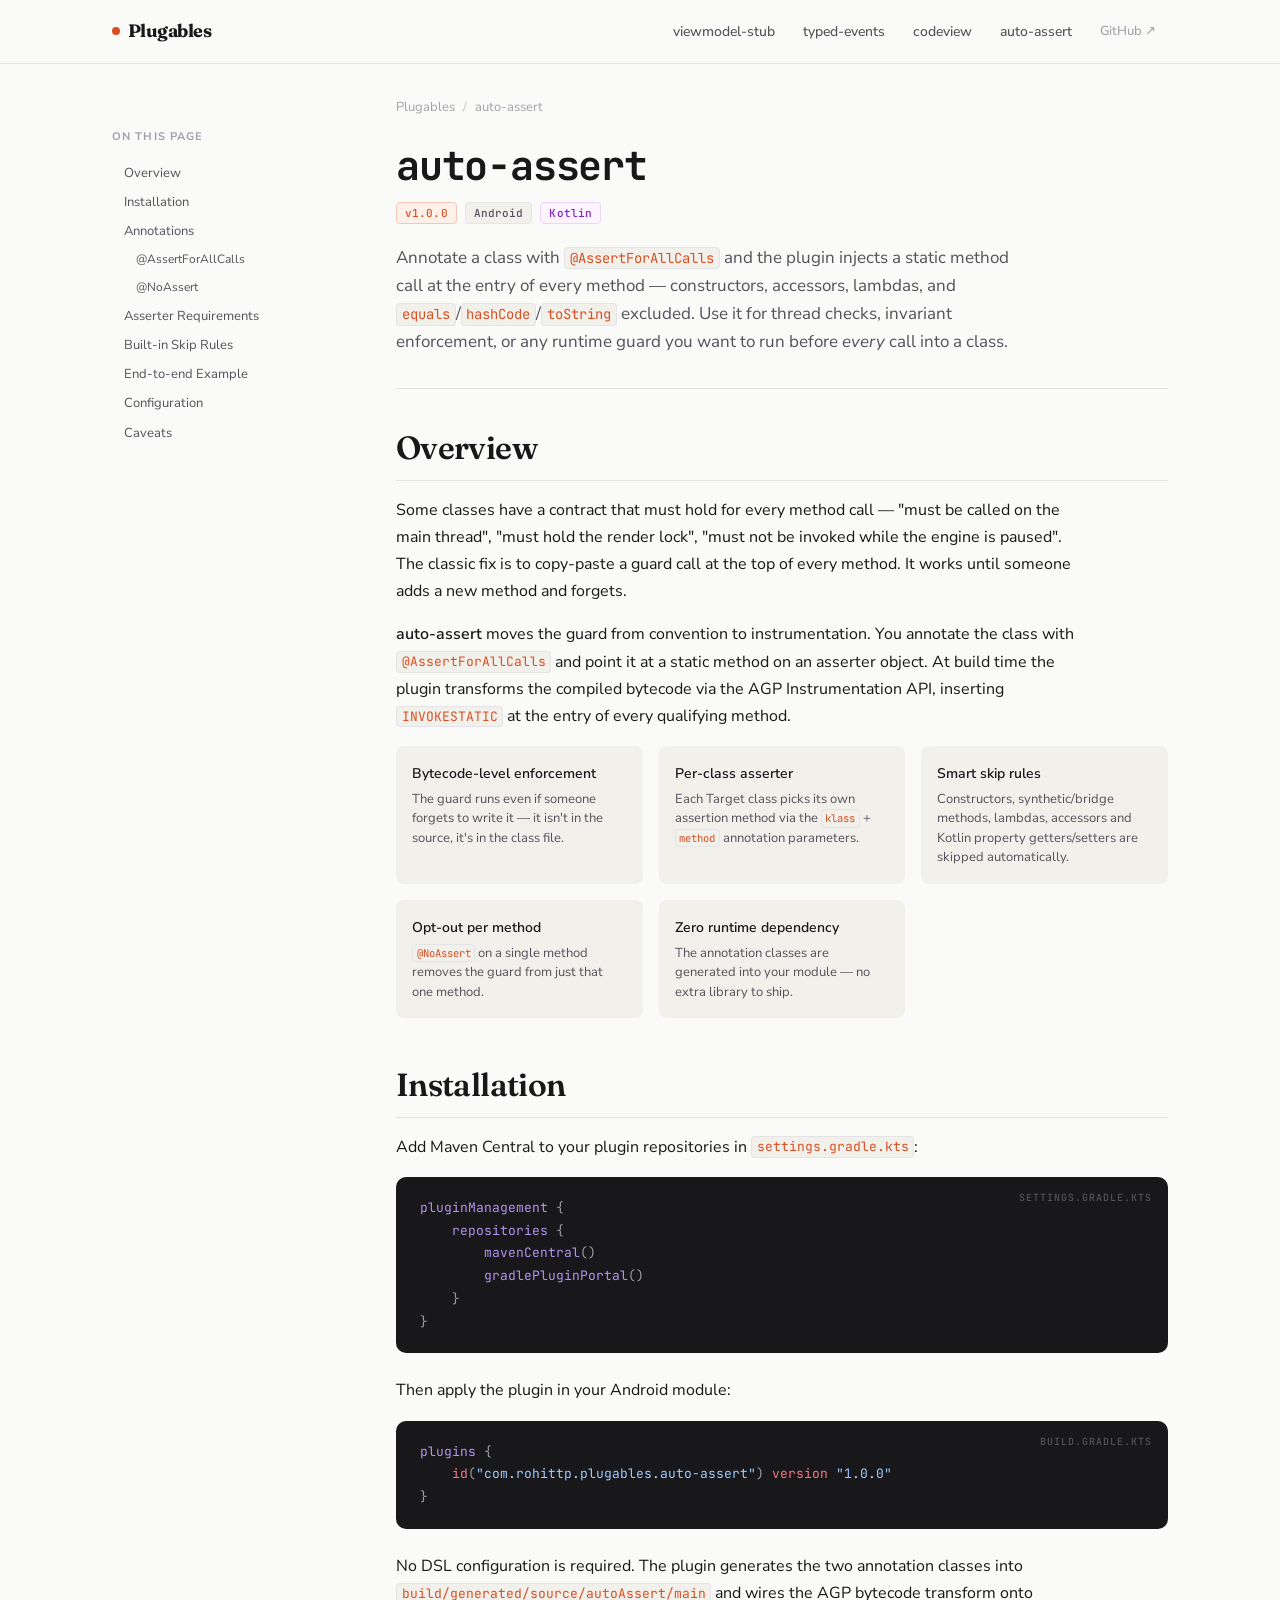
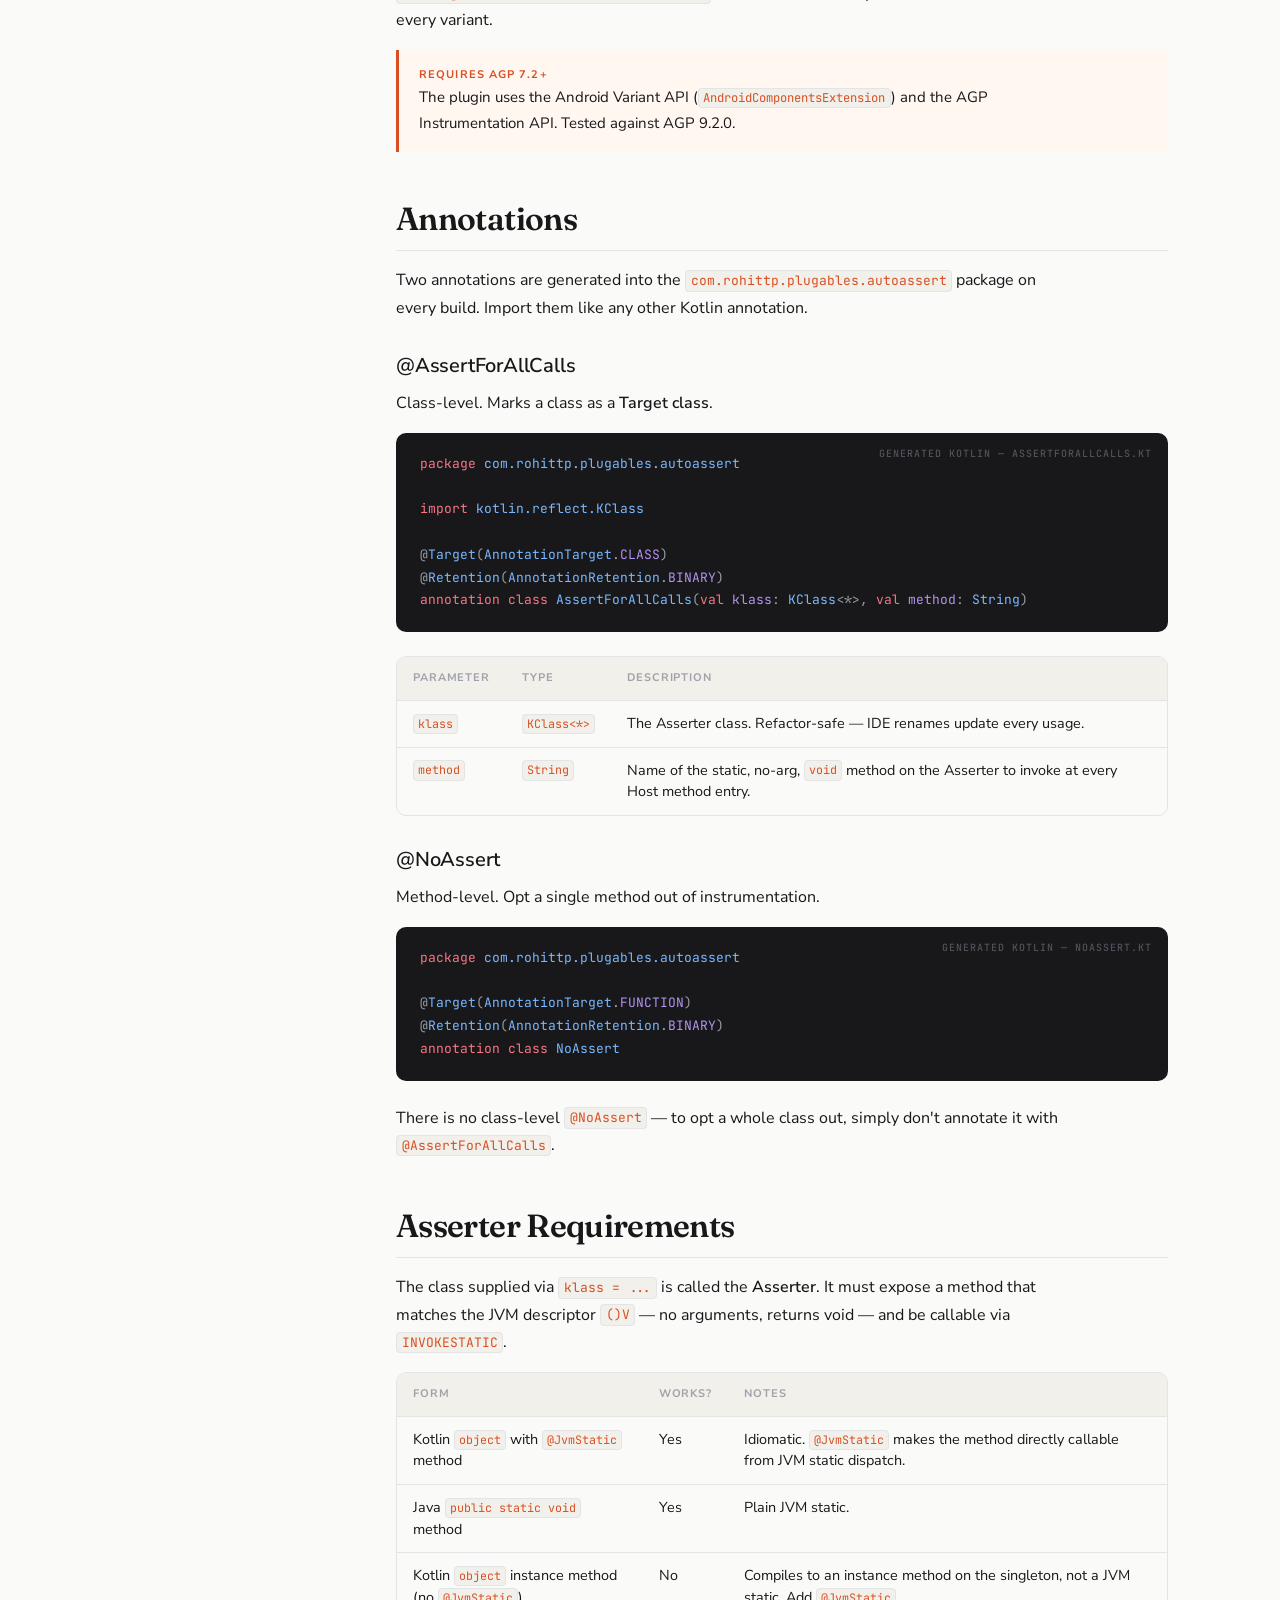
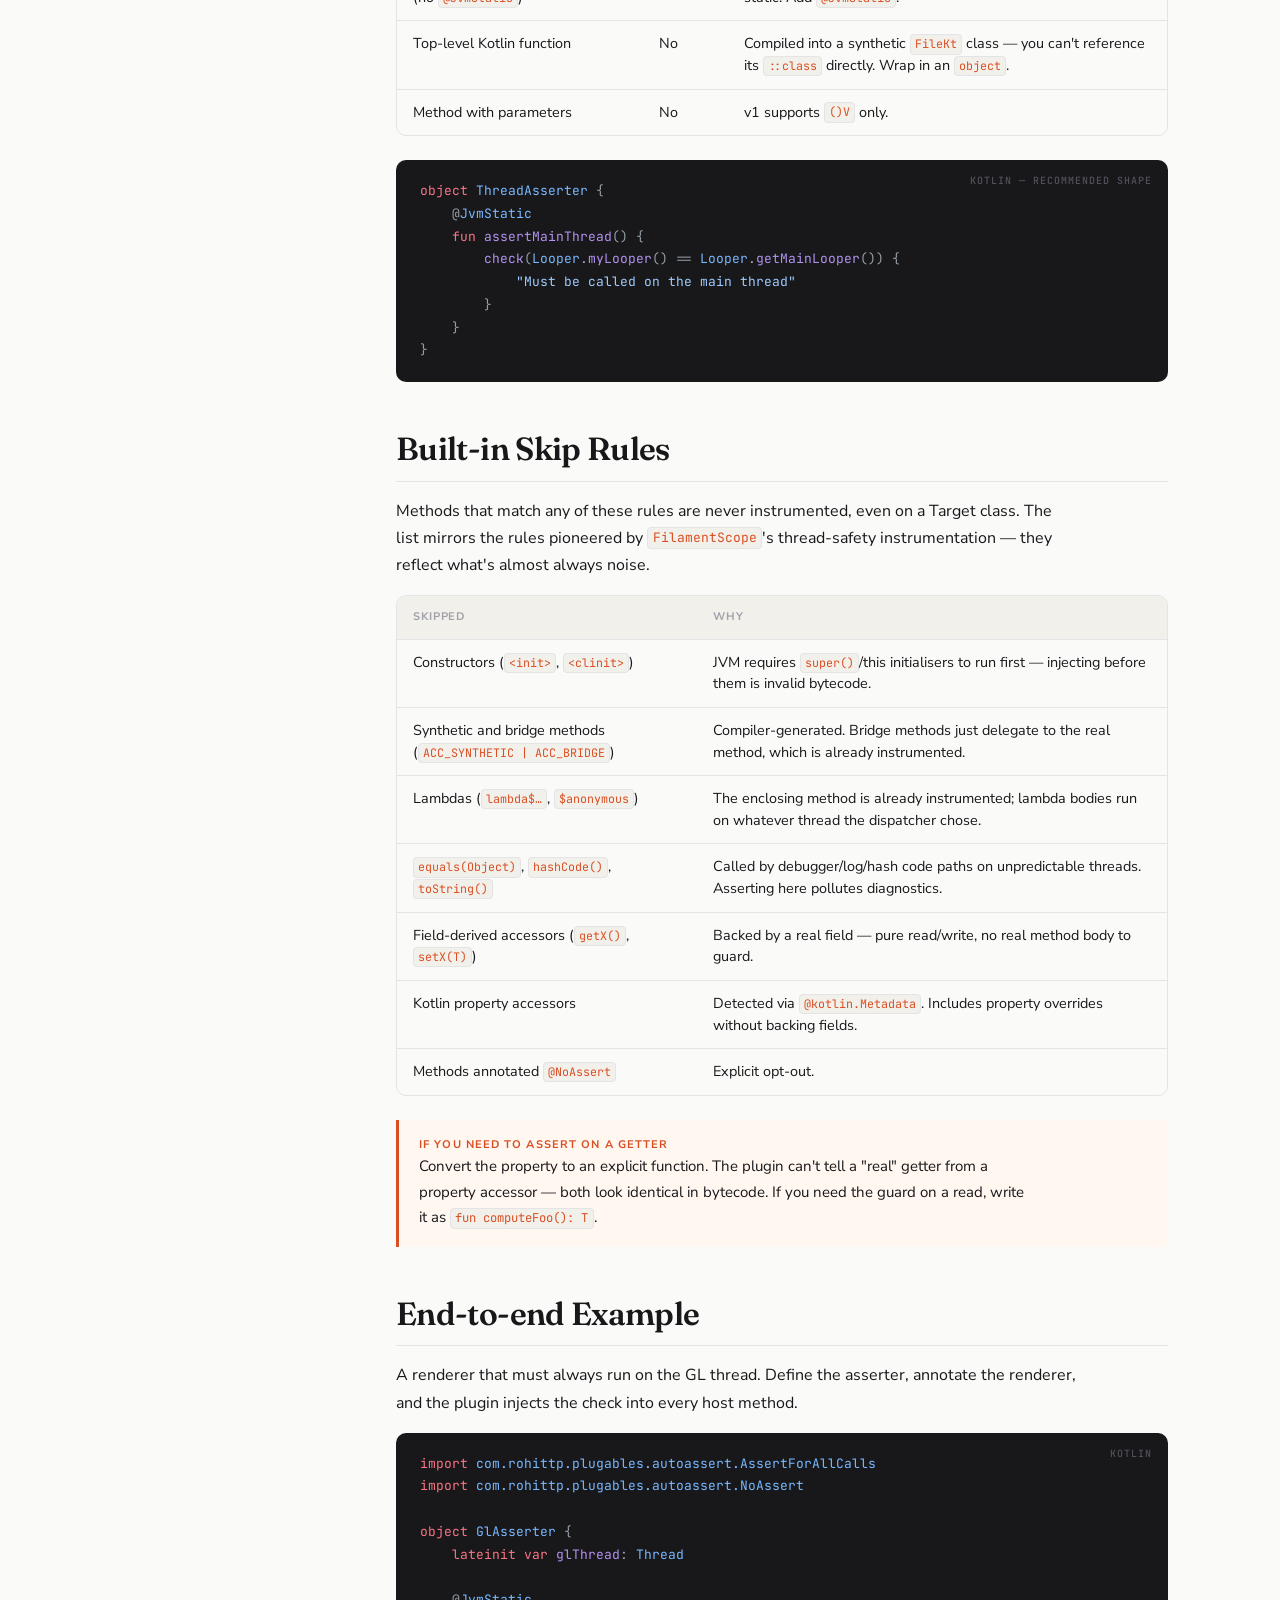
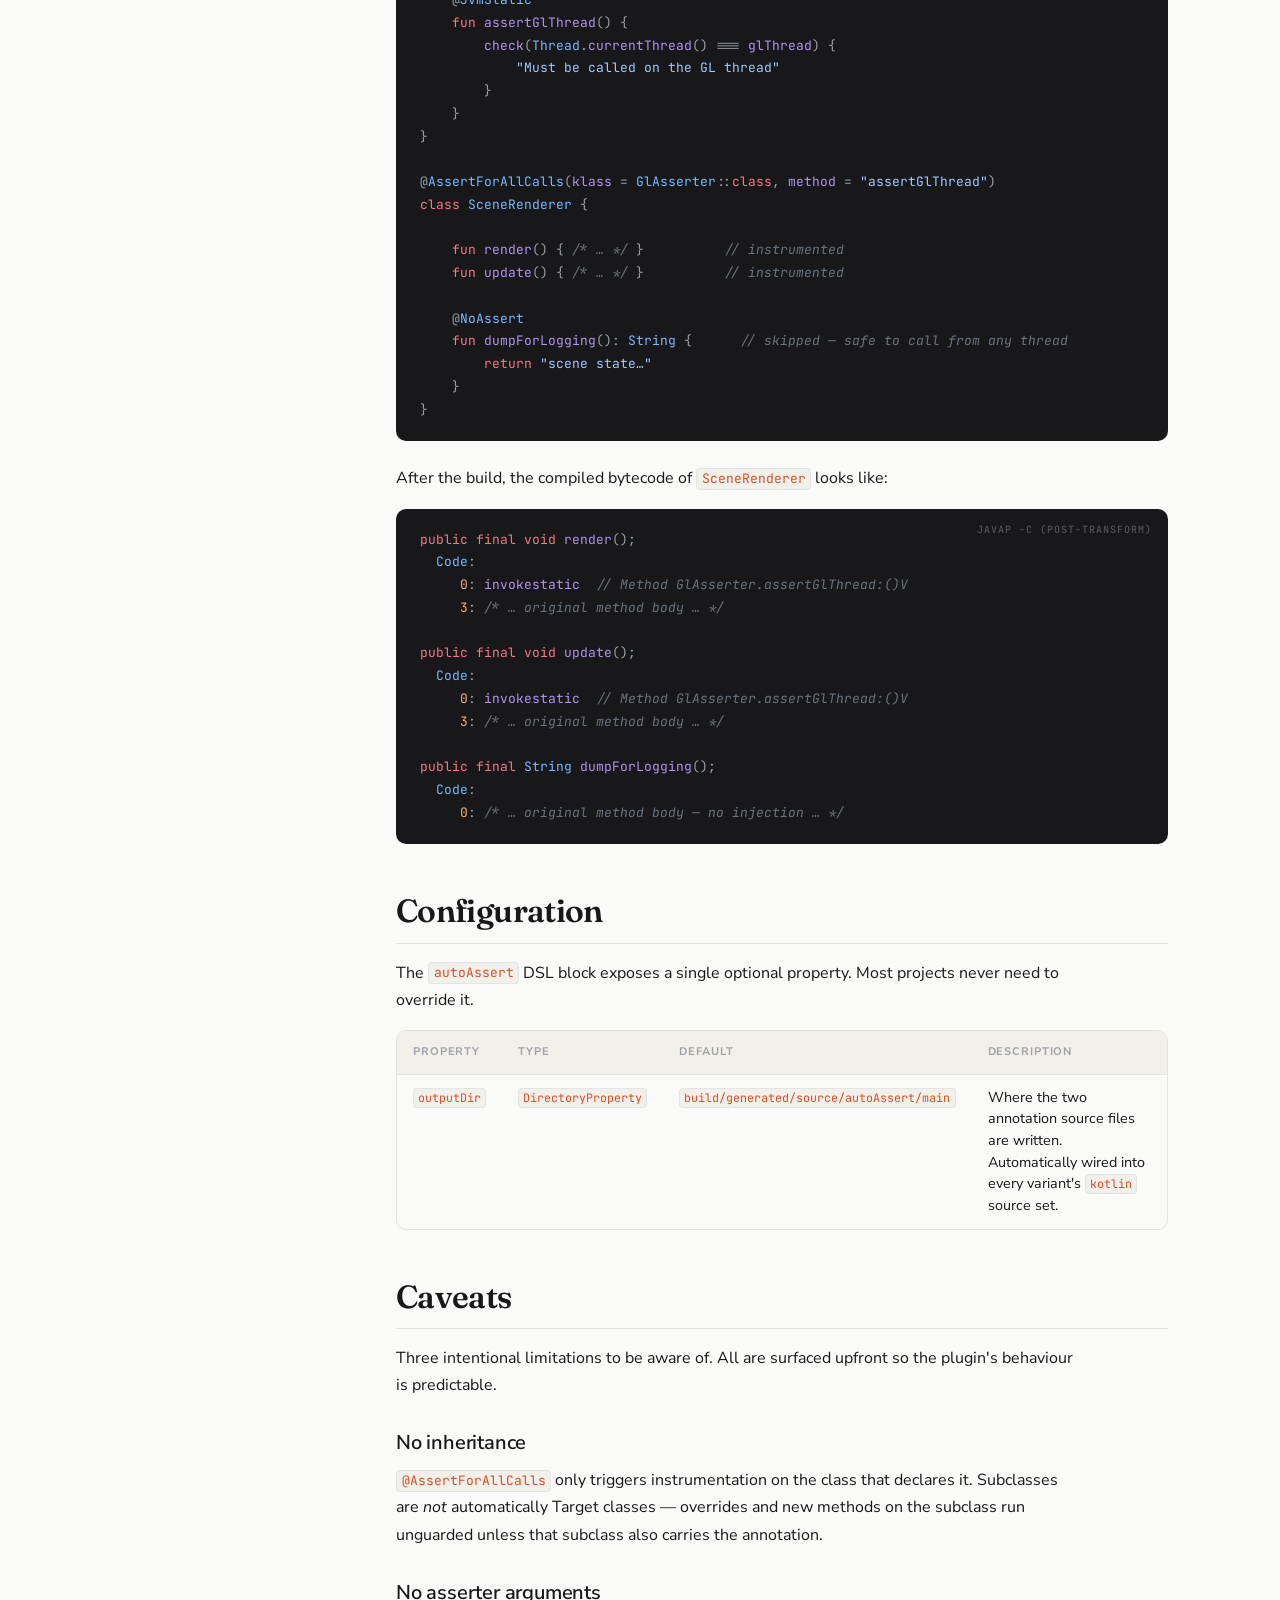
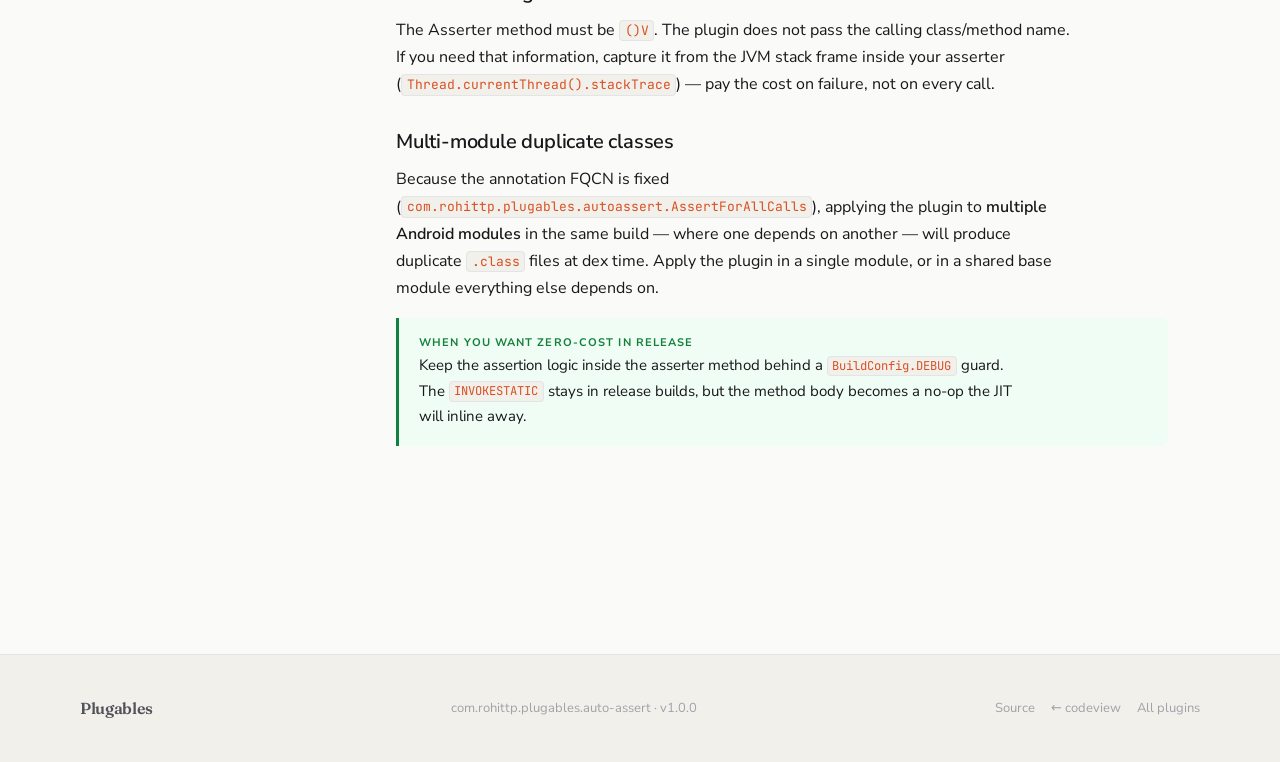
==== docs/auto-assert.html @ 22834b08 "docs: add documentation for auto-assert Gradle plugin - Create `docs/auto-assert.html` containing an" ====
<!DOCTYPE html>
<html lang="en">
<head>
  <meta charset="UTF-8" />
  <meta name="viewport" content="width=device-width, initial-scale=1.0" />
  <title>auto-assert Gradle Plugin — Plugables</title>
  <meta name="description" content="Inject a static assertion call at the entry of every method on annotated Kotlin/Java classes. AGP bytecode instrumentation for thread checks, invariants, and runtime guards." />
  <link rel="canonical" href="https://rohittp.com/plugables/auto-assert" />
  <link rel="icon" href="favicon.svg" type="image/svg+xml" />

  <!-- Open Graph -->
  <meta property="og:type" content="article" />
  <meta property="og:site_name" content="Plugables" />
  <meta property="og:title" content="auto-assert Gradle Plugin — Plugables" />
  <meta property="og:description" content="Inject a static assertion call at the entry of every method on annotated Kotlin/Java classes. AGP bytecode instrumentation for thread checks, invariants, and runtime guards." />
  <meta property="og:url" content="https://rohittp.com/plugables/auto-assert" />
  <meta property="og:image" content="https://rohittp.com/plugables/og-image.png" />
  <meta property="og:image:width" content="1200" />
  <meta property="og:image:height" content="630" />

  <!-- Twitter Card -->
  <meta name="twitter:card" content="summary_large_image" />
  <meta name="twitter:title" content="auto-assert Gradle Plugin — Plugables" />
  <meta name="twitter:description" content="Inject a static assertion call at the entry of every method on annotated Kotlin/Java classes. AGP bytecode instrumentation for thread checks, invariants, and runtime guards." />
  <meta name="twitter:image" content="https://rohittp.com/plugables/og-image.png" />

  <link rel="stylesheet" href="style.css" />

  <!-- Structured Data -->
  <script type="application/ld+json">
  {
    "@context": "https://schema.org",
    "@graph": [
      {
        "@type": "TechArticle",
        "headline": "auto-assert Gradle Plugin",
        "description": "Inject a static assertion call at the entry of every method on annotated Kotlin/Java classes via AGP bytecode instrumentation.",
        "url": "https://rohittp.com/plugables/auto-assert",
        "datePublished": "2026-05-26",
        "author": { "@type": "Person", "name": "Rohit T P", "url": "https://rohittp.com" },
        "publisher": { "@type": "Person", "name": "Rohit T P", "url": "https://rohittp.com" }
      },
      {
        "@type": "BreadcrumbList",
        "itemListElement": [
          { "@type": "ListItem", "position": 1, "name": "Plugables", "item": "https://rohittp.com/plugables/" },
          { "@type": "ListItem", "position": 2, "name": "auto-assert", "item": "https://rohittp.com/plugables/auto-assert" }
        ]
      }
    ]
  }
  </script>
</head>
<body>

<!-- ─── Navigation ─────────────────────────────────────────── -->
<nav class="site-nav">
  <div class="nav-inner">
    <a href="index" class="nav-brand">Plugables</a>
    <div class="nav-links">
      <a href="viewmodel-stub">viewmodel-stub</a>
      <a href="typed-events">typed-events</a>
      <a href="codeview">codeview</a>
      <a href="auto-assert">auto-assert</a>
      <a href="https://github.com/rohittp0/plugables" class="nav-github" target="_blank" rel="noopener noreferrer">GitHub ↗</a>
    </div>
  </div>
</nav>

<div class="page-layout">

  <!-- ─── Sidebar ──────────────────────────────────────────── -->
  <aside class="sidebar">
    <nav class="toc">
      <p class="toc-title">On this page</p>
      <ul>
        <li><a href="#overview">Overview</a></li>
        <li><a href="#installation">Installation</a></li>
        <li><a href="#annotations">Annotations</a></li>
        <li><a href="#assert-for-all-calls" class="toc-h3">@AssertForAllCalls</a></li>
        <li><a href="#no-assert" class="toc-h3">@NoAssert</a></li>
        <li><a href="#asserter">Asserter Requirements</a></li>
        <li><a href="#skip-rules">Built-in Skip Rules</a></li>
        <li><a href="#example">End-to-end Example</a></li>
        <li><a href="#configuration">Configuration</a></li>
        <li><a href="#caveats">Caveats</a></li>
      </ul>
    </nav>
  </aside>

  <!-- ─── Content ──────────────────────────────────────────── -->
  <main class="content">

    <div class="breadcrumb">
      <a href="index">Plugables</a>
      <span class="breadcrumb-sep">/</span>
      auto-assert
    </div>

    <header class="page-header">
      <h1>auto-assert</h1>
      <div class="page-badges">
        <span class="badge badge-version">v1.0.0</span>
        <span class="badge badge-platform">Android</span>
        <span class="badge badge-kotlin">Kotlin</span>
      </div>
      <p class="page-lead">
        Annotate a class with <code>@AssertForAllCalls</code> and the plugin
        injects a static method call at the entry of every method —
        constructors, accessors, lambdas, and <code>equals</code>/<code>hashCode</code>/<code>toString</code>
        excluded. Use it for thread checks, invariant enforcement, or any
        runtime guard you want to run before <em>every</em> call into a class.
      </p>
    </header>

    <!-- ─── Overview ─────────────────────────────────────── -->
    <section id="overview" class="doc-section">
      <h2>Overview</h2>
      <p>
        Some classes have a contract that must hold for every method call —
        "must be called on the main thread", "must hold the render lock",
        "must not be invoked while the engine is paused". The classic fix is
        to copy-paste a guard call at the top of every method. It works until
        someone adds a new method and forgets.
      </p>
      <p>
        <strong>auto-assert</strong> moves the guard from convention to
        instrumentation. You annotate the class with
        <code>@AssertForAllCalls</code> and point it at a static method on an
        asserter object. At build time the plugin transforms the compiled
        bytecode via the AGP Instrumentation API, inserting
        <code>INVOKESTATIC</code> at the entry of every qualifying method.
      </p>

      <div class="feature-grid">
        <div class="feature-item">
          <strong>Bytecode-level enforcement</strong>
          <p>The guard runs even if someone forgets to write it — it isn't in the source, it's in the class file.</p>
        </div>
        <div class="feature-item">
          <strong>Per-class asserter</strong>
          <p>Each Target class picks its own assertion method via the <code>klass</code> + <code>method</code> annotation parameters.</p>
        </div>
        <div class="feature-item">
          <strong>Smart skip rules</strong>
          <p>Constructors, synthetic/bridge methods, lambdas, accessors and Kotlin property getters/setters are skipped automatically.</p>
        </div>
        <div class="feature-item">
          <strong>Opt-out per method</strong>
          <p><code>@NoAssert</code> on a single method removes the guard from just that one method.</p>
        </div>
        <div class="feature-item">
          <strong>Zero runtime dependency</strong>
          <p>The annotation classes are generated into your module — no extra library to ship.</p>
        </div>
      </div>
    </section>

    <!-- ─── Installation ─────────────────────────────────── -->
    <section id="installation" class="doc-section">
      <h2>Installation</h2>
      <p>Add Maven Central to your plugin repositories in <code>settings.gradle.kts</code>:</p>

      <div class="code-wrap">
        <span class="code-lang">settings.gradle.kts</span>
        <pre><code><span class="fn">pluginManagement</span> <span class="op">{</span>
    <span class="fn">repositories</span> <span class="op">{</span>
        <span class="fn">mavenCentral</span><span class="op">()</span>
        <span class="fn">gradlePluginPortal</span><span class="op">()</span>
    <span class="op">}</span>
<span class="op">}</span></code></pre>
      </div>

      <p>Then apply the plugin in your Android module:</p>

      <div class="code-wrap">
        <span class="code-lang">build.gradle.kts</span>
        <pre><code><span class="fn">plugins</span> <span class="op">{</span>
    <span class="k">id</span><span class="op">(</span><span class="st">"com.rohittp.plugables.auto-assert"</span><span class="op">)</span> <span class="k">version</span> <span class="st">"1.0.0"</span>
<span class="op">}</span></code></pre>
      </div>

      <p>
        No DSL configuration is required. The plugin generates the two
        annotation classes into <code>build/generated/source/autoAssert/main</code>
        and wires the AGP bytecode transform onto every variant.
      </p>

      <div class="callout">
        <p class="callout-title">Requires AGP 7.2+</p>
        <p>
          The plugin uses the Android Variant API
          (<code>AndroidComponentsExtension</code>) and the AGP
          Instrumentation API. Tested against AGP 9.2.0.
        </p>
      </div>
    </section>

    <!-- ─── Annotations ──────────────────────────────────── -->
    <section id="annotations" class="doc-section">
      <h2>Annotations</h2>
      <p>
        Two annotations are generated into the
        <code>com.rohittp.plugables.autoassert</code> package on every build.
        Import them like any other Kotlin annotation.
      </p>

      <h3 id="assert-for-all-calls">@AssertForAllCalls</h3>
      <p>Class-level. Marks a class as a <strong>Target class</strong>.</p>

      <div class="code-wrap">
        <span class="code-lang">generated kotlin — AssertForAllCalls.kt</span>
        <pre><code><span class="k">package</span> <span class="ty">com.rohittp.plugables.autoassert</span>

<span class="k">import</span> <span class="ty">kotlin.reflect.KClass</span>

<span class="op">@</span><span class="ty">Target</span><span class="op">(</span><span class="ty">AnnotationTarget</span><span class="op">.</span><span class="fn">CLASS</span><span class="op">)</span>
<span class="op">@</span><span class="ty">Retention</span><span class="op">(</span><span class="ty">AnnotationRetention</span><span class="op">.</span><span class="fn">BINARY</span><span class="op">)</span>
<span class="k">annotation class</span> <span class="ty">AssertForAllCalls</span><span class="op">(</span><span class="k">val</span> <span class="fn">klass</span><span class="op">:</span> <span class="ty">KClass</span><span class="op">&lt;*&gt;,</span> <span class="k">val</span> <span class="fn">method</span><span class="op">:</span> <span class="ty">String</span><span class="op">)</span></code></pre>
      </div>

      <div class="table-wrap">
        <table>
          <thead>
            <tr><th>Parameter</th><th>Type</th><th>Description</th></tr>
          </thead>
          <tbody>
            <tr>
              <td><code>klass</code></td>
              <td><code>KClass&lt;*&gt;</code></td>
              <td>The Asserter class. Refactor-safe — IDE renames update every usage.</td>
            </tr>
            <tr>
              <td><code>method</code></td>
              <td><code>String</code></td>
              <td>Name of the static, no-arg, <code>void</code> method on the Asserter to invoke at every Host method entry.</td>
            </tr>
          </tbody>
        </table>
      </div>

      <h3 id="no-assert">@NoAssert</h3>
      <p>Method-level. Opt a single method out of instrumentation.</p>

      <div class="code-wrap">
        <span class="code-lang">generated kotlin — NoAssert.kt</span>
        <pre><code><span class="k">package</span> <span class="ty">com.rohittp.plugables.autoassert</span>

<span class="op">@</span><span class="ty">Target</span><span class="op">(</span><span class="ty">AnnotationTarget</span><span class="op">.</span><span class="fn">FUNCTION</span><span class="op">)</span>
<span class="op">@</span><span class="ty">Retention</span><span class="op">(</span><span class="ty">AnnotationRetention</span><span class="op">.</span><span class="fn">BINARY</span><span class="op">)</span>
<span class="k">annotation class</span> <span class="ty">NoAssert</span></code></pre>
      </div>

      <p>
        There is no class-level <code>@NoAssert</code> — to opt a whole class
        out, simply don't annotate it with <code>@AssertForAllCalls</code>.
      </p>
    </section>

    <!-- ─── Asserter ─────────────────────────────────────── -->
    <section id="asserter" class="doc-section">
      <h2>Asserter Requirements</h2>
      <p>
        The class supplied via <code>klass = ...</code> is called the
        <strong>Asserter</strong>. It must expose a method that matches the
        JVM descriptor <code>()V</code> — no arguments, returns void — and be
        callable via <code>INVOKESTATIC</code>.
      </p>

      <div class="table-wrap">
        <table>
          <thead>
            <tr><th>Form</th><th>Works?</th><th>Notes</th></tr>
          </thead>
          <tbody>
            <tr>
              <td>Kotlin <code>object</code> with <code>@JvmStatic</code> method</td>
              <td>Yes</td>
              <td>Idiomatic. <code>@JvmStatic</code> makes the method directly callable from JVM static dispatch.</td>
            </tr>
            <tr>
              <td>Java <code>public static void</code> method</td>
              <td>Yes</td>
              <td>Plain JVM static.</td>
            </tr>
            <tr>
              <td>Kotlin <code>object</code> instance method (no <code>@JvmStatic</code>)</td>
              <td>No</td>
              <td>Compiles to an instance method on the singleton, not a JVM static. Add <code>@JvmStatic</code>.</td>
            </tr>
            <tr>
              <td>Top-level Kotlin function</td>
              <td>No</td>
              <td>Compiled into a synthetic <code>FileKt</code> class — you can't reference its <code>::class</code> directly. Wrap in an <code>object</code>.</td>
            </tr>
            <tr>
              <td>Method with parameters</td>
              <td>No</td>
              <td>v1 supports <code>()V</code> only.</td>
            </tr>
          </tbody>
        </table>
      </div>

      <div class="code-wrap">
        <span class="code-lang">kotlin — recommended shape</span>
        <pre><code><span class="k">object</span> <span class="ty">ThreadAsserter</span> <span class="op">{</span>
    <span class="op">@</span><span class="ty">JvmStatic</span>
    <span class="k">fun</span> <span class="fn">assertMainThread</span><span class="op">() {</span>
        <span class="fn">check</span><span class="op">(</span><span class="ty">Looper</span><span class="op">.</span><span class="fn">myLooper</span><span class="op">() ==</span> <span class="ty">Looper</span><span class="op">.</span><span class="fn">getMainLooper</span><span class="op">()) {</span>
            <span class="st">"Must be called on the main thread"</span>
        <span class="op">}</span>
    <span class="op">}</span>
<span class="op">}</span></code></pre>
      </div>
    </section>

    <!-- ─── Skip Rules ───────────────────────────────────── -->
    <section id="skip-rules" class="doc-section">
      <h2>Built-in Skip Rules</h2>
      <p>
        Methods that match any of these rules are never instrumented, even on
        a Target class. The list mirrors the rules pioneered by
        <code>FilamentScope</code>'s thread-safety instrumentation — they
        reflect what's almost always noise.
      </p>

      <div class="table-wrap">
        <table>
          <thead>
            <tr><th>Skipped</th><th>Why</th></tr>
          </thead>
          <tbody>
            <tr>
              <td>Constructors (<code>&lt;init&gt;</code>, <code>&lt;clinit&gt;</code>)</td>
              <td>JVM requires <code>super()</code>/this initialisers to run first — injecting before them is invalid bytecode.</td>
            </tr>
            <tr>
              <td>Synthetic and bridge methods (<code>ACC_SYNTHETIC | ACC_BRIDGE</code>)</td>
              <td>Compiler-generated. Bridge methods just delegate to the real method, which is already instrumented.</td>
            </tr>
            <tr>
              <td>Lambdas (<code>lambda$…</code>, <code>$anonymous</code>)</td>
              <td>The enclosing method is already instrumented; lambda bodies run on whatever thread the dispatcher chose.</td>
            </tr>
            <tr>
              <td><code>equals(Object)</code>, <code>hashCode()</code>, <code>toString()</code></td>
              <td>Called by debugger/log/hash code paths on unpredictable threads. Asserting here pollutes diagnostics.</td>
            </tr>
            <tr>
              <td>Field-derived accessors (<code>getX()</code>, <code>setX(T)</code>)</td>
              <td>Backed by a real field — pure read/write, no real method body to guard.</td>
            </tr>
            <tr>
              <td>Kotlin property accessors</td>
              <td>Detected via <code>@kotlin.Metadata</code>. Includes property overrides without backing fields.</td>
            </tr>
            <tr>
              <td>Methods annotated <code>@NoAssert</code></td>
              <td>Explicit opt-out.</td>
            </tr>
          </tbody>
        </table>
      </div>

      <div class="callout">
        <p class="callout-title">If you need to assert on a getter</p>
        <p>
          Convert the property to an explicit function. The plugin can't tell
          a "real" getter from a property accessor — both look identical in
          bytecode. If you need the guard on a read, write it as
          <code>fun computeFoo(): T</code>.
        </p>
      </div>
    </section>

    <!-- ─── Example ──────────────────────────────────────── -->
    <section id="example" class="doc-section">
      <h2>End-to-end Example</h2>
      <p>
        A renderer that must always run on the GL thread. Define the
        asserter, annotate the renderer, and the plugin injects the check
        into every host method.
      </p>

      <div class="code-wrap">
        <span class="code-lang">kotlin</span>
        <pre><code><span class="k">import</span> <span class="ty">com.rohittp.plugables.autoassert.AssertForAllCalls</span>
<span class="k">import</span> <span class="ty">com.rohittp.plugables.autoassert.NoAssert</span>

<span class="k">object</span> <span class="ty">GlAsserter</span> <span class="op">{</span>
    <span class="k">lateinit var</span> <span class="fn">glThread</span><span class="op">:</span> <span class="ty">Thread</span>

    <span class="op">@</span><span class="ty">JvmStatic</span>
    <span class="k">fun</span> <span class="fn">assertGlThread</span><span class="op">() {</span>
        <span class="fn">check</span><span class="op">(</span><span class="ty">Thread</span><span class="op">.</span><span class="fn">currentThread</span><span class="op">() ===</span> <span class="fn">glThread</span><span class="op">) {</span>
            <span class="st">"Must be called on the GL thread"</span>
        <span class="op">}</span>
    <span class="op">}</span>
<span class="op">}</span>

<span class="op">@</span><span class="ty">AssertForAllCalls</span><span class="op">(</span><span class="fn">klass</span> <span class="op">=</span> <span class="ty">GlAsserter</span><span class="op">::</span><span class="k">class</span><span class="op">,</span> <span class="fn">method</span> <span class="op">=</span> <span class="st">"assertGlThread"</span><span class="op">)</span>
<span class="k">class</span> <span class="ty">SceneRenderer</span> <span class="op">{</span>

    <span class="k">fun</span> <span class="fn">render</span><span class="op">() { </span><span class="cm">/* … */</span> <span class="op">}</span>          <span class="cm">// instrumented</span>
    <span class="k">fun</span> <span class="fn">update</span><span class="op">() { </span><span class="cm">/* … */</span> <span class="op">}</span>          <span class="cm">// instrumented</span>

    <span class="op">@</span><span class="ty">NoAssert</span>
    <span class="k">fun</span> <span class="fn">dumpForLogging</span><span class="op">(): </span><span class="ty">String</span> <span class="op">{</span>      <span class="cm">// skipped — safe to call from any thread</span>
        <span class="k">return</span> <span class="st">"scene state…"</span>
    <span class="op">}</span>
<span class="op">}</span></code></pre>
      </div>

      <p>After the build, the compiled bytecode of <code>SceneRenderer</code> looks like:</p>

      <div class="code-wrap">
        <span class="code-lang">javap -c (post-transform)</span>
        <pre><code><span class="k">public final void</span> <span class="fn">render</span><span class="op">();</span>
  <span class="ty">Code</span><span class="op">:</span>
     <span class="nm">0</span><span class="op">:</span> <span class="fn">invokestatic</span>  <span class="cm">// Method GlAsserter.assertGlThread:()V</span>
     <span class="nm">3</span><span class="op">:</span> <span class="cm">/* … original method body … */</span>

<span class="k">public final void</span> <span class="fn">update</span><span class="op">();</span>
  <span class="ty">Code</span><span class="op">:</span>
     <span class="nm">0</span><span class="op">:</span> <span class="fn">invokestatic</span>  <span class="cm">// Method GlAsserter.assertGlThread:()V</span>
     <span class="nm">3</span><span class="op">:</span> <span class="cm">/* … original method body … */</span>

<span class="k">public final</span> <span class="ty">String</span> <span class="fn">dumpForLogging</span><span class="op">();</span>
  <span class="ty">Code</span><span class="op">:</span>
     <span class="nm">0</span><span class="op">:</span> <span class="cm">/* … original method body — no injection … */</span></code></pre>
      </div>
    </section>

    <!-- ─── Configuration ────────────────────────────────── -->
    <section id="configuration" class="doc-section">
      <h2>Configuration</h2>
      <p>
        The <code>autoAssert</code> DSL block exposes a single optional
        property. Most projects never need to override it.
      </p>

      <div class="table-wrap">
        <table>
          <thead>
            <tr>
              <th>Property</th>
              <th>Type</th>
              <th>Default</th>
              <th>Description</th>
            </tr>
          </thead>
          <tbody>
            <tr>
              <td><code>outputDir</code></td>
              <td><code>DirectoryProperty</code></td>
              <td><code>build/generated/source/autoAssert/main</code></td>
              <td>Where the two annotation source files are written. Automatically wired into every variant's <code>kotlin</code> source set.</td>
            </tr>
          </tbody>
        </table>
      </div>
    </section>

    <!-- ─── Caveats ──────────────────────────────────────── -->
    <section id="caveats" class="doc-section">
      <h2>Caveats</h2>
      <p>
        Three intentional limitations to be aware of. All are surfaced
        upfront so the plugin's behaviour is predictable.
      </p>

      <h3>No inheritance</h3>
      <p>
        <code>@AssertForAllCalls</code> only triggers instrumentation on the
        class that declares it. Subclasses are <em>not</em> automatically
        Target classes — overrides and new methods on the subclass run
        unguarded unless that subclass also carries the annotation.
      </p>

      <h3>No asserter arguments</h3>
      <p>
        The Asserter method must be <code>()V</code>. The plugin does not
        pass the calling class/method name. If you need that information,
        capture it from the JVM stack frame inside your asserter
        (<code>Thread.currentThread().stackTrace</code>) — pay the cost on
        failure, not on every call.
      </p>

      <h3>Multi-module duplicate classes</h3>
      <p>
        Because the annotation FQCN is fixed
        (<code>com.rohittp.plugables.autoassert.AssertForAllCalls</code>),
        applying the plugin to <strong>multiple Android modules</strong> in the
        same build — where one depends on another — will produce duplicate
        <code>.class</code> files at dex time. Apply the plugin in a single
        module, or in a shared base module everything else depends on.
      </p>

      <div class="callout tip">
        <p class="callout-title">When you want zero-cost in release</p>
        <p>
          Keep the assertion logic inside the asserter method behind a
          <code>BuildConfig.DEBUG</code> guard. The <code>INVOKESTATIC</code>
          stays in release builds, but the method body becomes a no-op the
          JIT will inline away.
        </p>
      </div>
    </section>

  </main>
</div>

<!-- ─── Footer ──────────────────────────────────────────────── -->
<footer class="site-footer">
  <div class="footer-inner">
    <a href="index" class="footer-brand">Plugables</a>
    <span class="footer-meta">com.rohittp.plugables.auto-assert · v1.0.0</span>
    <div class="footer-links">
      <a href="https://github.com/rohittp0/plugables/tree/main/auto-assert" target="_blank" rel="noopener noreferrer">Source</a>
      <a href="codeview">← codeview</a>
      <a href="index">All plugins</a>
    </div>
  </div>
</footer>

</body>
</html>
---- docs/style.css ----
@import url('https://fonts.googleapis.com/css2?family=Fraunces:ital,opsz,wght@0,9..144,300;0,9..144,400;0,9..144,600;0,9..144,700;1,9..144,300;1,9..144,400&family=Nunito+Sans:ital,opsz,wght@0,6..12,300;0,6..12,400;0,6..12,500;0,6..12,600;1,6..12,400&family=JetBrains+Mono:wght@400;500&display=swap');

/* ─── Design Tokens ─────────────────────────────────────────── */
:root {
  /* Colors */
  --bg:            #fafaf8;
  --bg-alt:        #f2f0eb;
  --bg-code:       #18181b;
  --bg-callout:    #fff7f0;
  --bg-tip:        #f0fdf4;
  --text:          #18181b;
  --text-2:        #52525b;
  --text-3:        #a1a1aa;
  --text-code:     #e4e0d5;
  --accent:        #d94f23;
  --accent-hover:  #b83d17;
  --accent-bg:     #fff1ea;
  --border:        #e4e4e7;
  --border-strong: #c4c4c8;
  --green:         #15803d;
  --green-bg:      #f0fdf4;
  --shadow-sm:     0 1px 3px rgba(24,24,27,.06), 0 1px 2px rgba(24,24,27,.04);
  --shadow-md:     0 4px 16px rgba(24,24,27,.08), 0 2px 6px rgba(24,24,27,.04);

  /* Typography */
  --font-display: 'Fraunces', Georgia, serif;
  --font-body:    'Nunito Sans', system-ui, sans-serif;
  --font-mono:    'JetBrains Mono', 'Fira Code', monospace;

  /* Spacing */
  --space-1:  0.25rem;
  --space-2:  0.5rem;
  --space-3:  0.75rem;
  --space-4:  1rem;
  --space-5:  1.25rem;
  --space-6:  1.5rem;
  --space-8:  2rem;
  --space-10: 2.5rem;
  --space-12: 3rem;
  --space-16: 4rem;
  --space-20: 5rem;

  /* Layout */
  --nav-height:    64px;
  --sidebar-width: 220px;
  --content-max:   760px;
  --page-max:      1120px;
}

/* ─── Reset ─────────────────────────────────────────────────── */
*, *::before, *::after { box-sizing: border-box; margin: 0; padding: 0; }

html {
  font-size: 16px;
  scroll-behavior: smooth;
  -webkit-text-size-adjust: 100%;
}

body {
  background: var(--bg);
  color: var(--text);
  font-family: var(--font-body);
  font-size: 1rem;
  line-height: 1.7;
  font-weight: 400;
  -webkit-font-smoothing: antialiased;
  -moz-osx-font-smoothing: grayscale;
}

/* ─── Typography ─────────────────────────────────────────────── */
h1, h2, h3 {
  font-family: var(--font-display);
  font-weight: 600;
  line-height: 1.2;
  color: var(--text);
  letter-spacing: -0.02em;
}

h4, h5, h6 {
  font-family: var(--font-body);
  font-weight: 600;
  line-height: 1.4;
  color: var(--text);
}

h1 { font-size: clamp(2.25rem, 5vw, 3.5rem); font-weight: 700; }
h2 { font-size: clamp(1.5rem, 3vw, 2rem); margin-top: var(--space-12); margin-bottom: var(--space-4); }
h3 { font-size: 1.25rem; margin-top: var(--space-8); margin-bottom: var(--space-3); font-family: var(--font-body); font-weight: 600; letter-spacing: -0.01em; }
h4 { font-size: 1rem; margin-top: var(--space-6); margin-bottom: var(--space-2); text-transform: uppercase; letter-spacing: 0.07em; font-size: 0.75rem; color: var(--text-2); }

p { margin-bottom: var(--space-4); max-width: 68ch; }
p:last-child { margin-bottom: 0; }

a { color: var(--accent); text-decoration: none; }
a:hover { color: var(--accent-hover); text-decoration: underline; text-underline-offset: 3px; }

strong { font-weight: 600; }
em { font-style: italic; }

ul, ol {
  padding-left: var(--space-6);
  margin-bottom: var(--space-4);
}
li { margin-bottom: var(--space-1); }

hr {
  border: none;
  border-top: 1px solid var(--border);
  margin: var(--space-12) 0;
}

/* ─── Navigation ─────────────────────────────────────────────── */
.site-nav {
  position: sticky;
  top: 0;
  z-index: 100;
  background: rgba(250, 250, 248, 0.92);
  backdrop-filter: blur(12px);
  -webkit-backdrop-filter: blur(12px);
  border-bottom: 1px solid var(--border);
  height: var(--nav-height);
  display: flex;
  align-items: center;
}

.nav-inner {
  display: flex;
  align-items: center;
  justify-content: space-between;
  width: 100%;
  max-width: var(--page-max);
  margin: 0 auto;
  padding: 0 var(--space-8);
}

.nav-brand {
  font-family: var(--font-display);
  font-weight: 700;
  font-size: 1.125rem;
  color: var(--text);
  text-decoration: none;
  letter-spacing: -0.03em;
  display: flex;
  align-items: center;
  gap: var(--space-2);
}

.nav-brand::before {
  content: '';
  display: inline-block;
  width: 8px;
  height: 8px;
  background: var(--accent);
  border-radius: 50%;
}

.nav-links {
  display: flex;
  align-items: center;
  gap: var(--space-1);
}

.nav-links a {
  color: var(--text-2);
  text-decoration: none;
  font-size: 0.875rem;
  font-weight: 500;
  padding: var(--space-2) var(--space-3);
  border-radius: 6px;
  transition: color 0.15s, background 0.15s;
}

.nav-links a:hover {
  color: var(--text);
  background: var(--bg-alt);
  text-decoration: none;
}

.nav-links a.nav-github {
  color: var(--text-3);
  font-size: 0.8125rem;
}

.nav-links a.nav-github:hover {
  color: var(--text-2);
}

/* ─── Page Layout (plugin pages) ────────────────────────────── */
.page-layout {
  max-width: var(--page-max);
  margin: 0 auto;
  padding: 0 var(--space-8);
  display: grid;
  grid-template-columns: var(--sidebar-width) 1fr;
  gap: var(--space-16);
  align-items: start;
}

.sidebar {
  position: sticky;
  top: calc(var(--nav-height) + var(--space-8));
  padding-top: var(--space-8);
}

.toc-title {
  font-family: var(--font-body);
  font-size: 0.6875rem;
  font-weight: 700;
  text-transform: uppercase;
  letter-spacing: 0.1em;
  color: var(--text-3);
  margin-bottom: var(--space-3);
}

.toc ul {
  list-style: none;
  padding: 0;
  margin: 0;
  display: flex;
  flex-direction: column;
  gap: 1px;
}

.toc li { margin: 0; }

.toc a {
  display: block;
  font-size: 0.8125rem;
  color: var(--text-2);
  text-decoration: none;
  padding: 5px var(--space-3);
  border-radius: 5px;
  line-height: 1.4;
  transition: color 0.12s, background 0.12s;
}

.toc a:hover {
  color: var(--text);
  background: var(--bg-alt);
  text-decoration: none;
}

.toc a.toc-h3 {
  padding-left: var(--space-6);
  font-size: 0.75rem;
}

.content {
  min-width: 0;
  padding: var(--space-8) 0 var(--space-20);
}

/* ─── Home Layout ────────────────────────────────────────────── */
.home-layout {
  max-width: var(--page-max);
  margin: 0 auto;
  padding: 0 var(--space-8);
}

/* ─── Hero ───────────────────────────────────────────────────── */
.hero {
  padding: var(--space-20) 0 var(--space-16);
  border-bottom: 1px solid var(--border);
  margin-bottom: var(--space-16);
}

.hero-eyebrow {
  font-size: 0.75rem;
  font-weight: 700;
  text-transform: uppercase;
  letter-spacing: 0.12em;
  color: var(--accent);
  margin-bottom: var(--space-4);
}

.hero-title {
  font-size: clamp(3rem, 8vw, 5.5rem);
  font-weight: 700;
  font-family: var(--font-display);
  letter-spacing: -0.04em;
  line-height: 1;
  color: var(--text);
  margin-bottom: var(--space-6);
}

.hero-title em {
  font-style: italic;
  font-weight: 300;
}

.hero-desc {
  font-size: clamp(1rem, 2vw, 1.25rem);
  color: var(--text-2);
  max-width: 52ch;
  line-height: 1.6;
  margin-bottom: var(--space-8);
}

.hero-meta {
  display: flex;
  align-items: center;
  gap: var(--space-6);
  font-size: 0.8125rem;
  color: var(--text-3);
}

.hero-meta span {
  display: flex;
  align-items: center;
  gap: var(--space-2);
}

/* ─── Section ────────────────────────────────────────────────── */
.section {
  margin-bottom: var(--space-16);
}

.section-label {
  font-size: 0.6875rem;
  font-weight: 700;
  text-transform: uppercase;
  letter-spacing: 0.12em;
  color: var(--text-3);
  margin-bottom: var(--space-3);
}

/* ─── Plugin Cards ───────────────────────────────────────────── */
.plugin-grid {
  display: grid;
  grid-template-columns: repeat(auto-fit, minmax(300px, 1fr));
  gap: var(--space-4);
  margin-top: var(--space-6);
}

.plugin-card {
  display: block;
  text-decoration: none;
  background: var(--bg);
  border: 1px solid var(--border);
  border-radius: 12px;
  padding: var(--space-6);
  transition: border-color 0.15s, box-shadow 0.15s, transform 0.15s;
  color: inherit;
}

.plugin-card:hover {
  border-color: var(--border-strong);
  box-shadow: var(--shadow-md);
  transform: translateY(-2px);
  text-decoration: none;
  color: inherit;
}

.card-header {
  display: flex;
  align-items: flex-start;
  justify-content: space-between;
  margin-bottom: var(--space-3);
}

.card-name {
  font-family: var(--font-mono);
  font-size: 0.9375rem;
  font-weight: 500;
  color: var(--text);
  letter-spacing: -0.01em;
}

.card-arrow {
  color: var(--text-3);
  font-size: 1.125rem;
  transition: transform 0.15s, color 0.15s;
}

.plugin-card:hover .card-arrow {
  transform: translate(3px, -3px);
  color: var(--accent);
}

.card-desc {
  font-size: 0.9375rem;
  color: var(--text-2);
  line-height: 1.6;
  margin-bottom: var(--space-4);
  max-width: none;
}

.card-tags {
  display: flex;
  gap: var(--space-2);
  flex-wrap: wrap;
}

/* ─── Badges ─────────────────────────────────────────────────── */
.badge {
  display: inline-flex;
  align-items: center;
  height: 22px;
  padding: 0 var(--space-2);
  border-radius: 4px;
  font-family: var(--font-mono);
  font-size: 0.6875rem;
  font-weight: 500;
  letter-spacing: 0.01em;
  white-space: nowrap;
}

.badge-version {
  background: var(--accent-bg);
  color: var(--accent);
  border: 1px solid #f5c6b2;
}

.badge-platform {
  background: var(--bg-alt);
  color: var(--text-2);
  border: 1px solid var(--border);
}

.badge-kotlin {
  background: #fdf4ff;
  color: #7e22ce;
  border: 1px solid #e9d5ff;
}

/* ─── Page Header (plugin pages) ────────────────────────────── */
.breadcrumb {
  font-size: 0.8125rem;
  color: var(--text-3);
  margin-bottom: var(--space-6);
  display: flex;
  align-items: center;
  gap: var(--space-2);
}

.breadcrumb a {
  color: var(--text-3);
  text-decoration: none;
}

.breadcrumb a:hover { color: var(--text-2); text-decoration: none; }
.breadcrumb-sep { color: var(--border-strong); }

.page-header {
  padding-bottom: var(--space-8);
  border-bottom: 1px solid var(--border);
  margin-bottom: var(--space-10);
}

.page-header h1 {
  font-family: var(--font-mono);
  font-size: clamp(1.75rem, 4vw, 2.5rem);
  letter-spacing: -0.03em;
  margin-bottom: var(--space-3);
}

.page-badges {
  display: flex;
  gap: var(--space-2);
  flex-wrap: wrap;
  margin-bottom: var(--space-5);
}

.page-lead {
  font-size: 1.0625rem;
  color: var(--text-2);
  line-height: 1.65;
  max-width: 62ch;
  margin: 0;
}

/* ─── Doc Sections ───────────────────────────────────────────── */
.doc-section {
  scroll-margin-top: calc(var(--nav-height) + var(--space-6));
  margin-bottom: var(--space-12);
}

.doc-section h2 {
  margin-top: 0;
  padding-bottom: var(--space-3);
  border-bottom: 1px solid var(--border);
}

/* ─── Code Blocks ─────────────────────────────────────────────── */
pre {
  background: var(--bg-code);
  border-radius: 10px;
  overflow-x: auto;
  position: relative;
  margin: var(--space-4) 0 var(--space-6);
}

pre code {
  display: block;
  font-family: var(--font-mono);
  font-size: 0.8125rem;
  line-height: 1.75;
  color: var(--text-code);
  padding: var(--space-5) var(--space-6);
  tab-size: 2;
}

.code-wrap {
  position: relative;
}

.code-lang {
  position: absolute;
  top: var(--space-3);
  right: var(--space-4);
  font-family: var(--font-mono);
  font-size: 0.625rem;
  font-weight: 500;
  text-transform: uppercase;
  letter-spacing: 0.1em;
  color: #52525b;
  z-index: 1;
  pointer-events: none;
}

/* Inline code */
:not(pre) > code {
  font-family: var(--font-mono);
  font-size: 0.8125em;
  background: var(--bg-alt);
  border: 1px solid var(--border);
  border-radius: 4px;
  padding: 0.1em 0.35em;
  color: var(--accent);
}

/* Syntax coloring — applied manually via spans */
.k  { color: #f97583; }              /* keyword */
.kn { color: #f97583; }              /* keyword.annotation */
.fn { color: #b392f0; }              /* function name */
.ty { color: #79b8ff; }              /* type */
.st { color: #9ecbff; }              /* string */
.cm { color: #6a737d; font-style: italic; } /* comment */
.nm { color: #ffab70; }              /* number/literal */
.op { color: #959da5; }              /* operator/punctuation */
.yk { color: #85e89d; }              /* yaml key */
.yv { color: #9ecbff; }              /* yaml value */
.yc { color: #6a737d; font-style: italic; } /* yaml comment */
.yi { color: #ffab70; }              /* yaml indent marker */

/* ─── Tables ──────────────────────────────────────────────────── */
.table-wrap {
  overflow-x: auto;
  margin: var(--space-4) 0 var(--space-6);
  border: 1px solid var(--border);
  border-radius: 10px;
}

table {
  width: 100%;
  border-collapse: collapse;
  font-size: 0.9rem;
}

thead {
  background: var(--bg-alt);
}

th {
  text-align: left;
  font-size: 0.6875rem;
  font-weight: 700;
  text-transform: uppercase;
  letter-spacing: 0.08em;
  color: var(--text-3);
  padding: var(--space-3) var(--space-4);
  border-bottom: 1px solid var(--border);
}

td {
  padding: var(--space-3) var(--space-4);
  vertical-align: top;
  border-bottom: 1px solid var(--border);
  line-height: 1.5;
}

tr:last-child td { border-bottom: none; }

tbody tr:hover { background: var(--bg-alt); }

td code {
  font-family: var(--font-mono);
  font-size: 0.8125em;
  color: var(--accent);
}

td.required::after {
  content: ' *';
  color: var(--accent);
}

/* ─── Callouts ────────────────────────────────────────────────── */
.callout {
  border-left: 3px solid var(--accent);
  background: var(--bg-callout);
  border-radius: 0 8px 8px 0;
  padding: var(--space-4) var(--space-5);
  margin: var(--space-4) 0 var(--space-6);
  font-size: 0.9375rem;
}

.callout p { margin: 0; }

.callout-title {
  font-size: 0.6875rem;
  font-weight: 700;
  text-transform: uppercase;
  letter-spacing: 0.1em;
  color: var(--accent);
  margin-bottom: var(--space-2);
}

.callout.tip {
  border-left-color: var(--green);
  background: var(--green-bg);
}

.callout.tip .callout-title { color: var(--green); }

/* ─── Separator ───────────────────────────────────────────────── */
.rule {
  border: none;
  border-top: 1px solid var(--border);
  margin: var(--space-10) 0;
}

/* ─── Step List ───────────────────────────────────────────────── */
.steps {
  list-style: none;
  padding: 0;
  margin: var(--space-4) 0 var(--space-6);
  counter-reset: steps;
}

.steps li {
  counter-increment: steps;
  display: flex;
  gap: var(--space-4);
  margin-bottom: var(--space-5);
}

.steps li::before {
  content: counter(steps);
  display: flex;
  align-items: center;
  justify-content: center;
  flex-shrink: 0;
  width: 28px;
  height: 28px;
  border-radius: 50%;
  background: var(--accent);
  color: white;
  font-size: 0.75rem;
  font-weight: 700;
  font-family: var(--font-body);
  margin-top: 2px;
}

/* ─── Pipeline Diagram ─────────────────────────────────────────── */
.pipeline {
  display: flex;
  align-items: center;
  gap: 0;
  overflow-x: auto;
  padding: var(--space-5) 0;
  margin: var(--space-4) 0 var(--space-6);
}

.pipeline-step {
  flex-shrink: 0;
  background: var(--bg-alt);
  border: 1px solid var(--border);
  border-radius: 8px;
  padding: var(--space-3) var(--space-4);
  text-align: center;
}

.pipeline-step strong {
  display: block;
  font-size: 0.8125rem;
  font-weight: 600;
  margin-bottom: 2px;
}

.pipeline-step span {
  font-size: 0.6875rem;
  color: var(--text-3);
  font-family: var(--font-mono);
}

.pipeline-arrow {
  flex-shrink: 0;
  color: var(--accent);
  font-size: 1.25rem;
  margin: 0 var(--space-2);
}

/* ─── Feature Grid ────────────────────────────────────────────── */
.feature-grid {
  display: grid;
  grid-template-columns: repeat(auto-fit, minmax(200px, 1fr));
  gap: var(--space-4);
  margin: var(--space-4) 0 var(--space-6);
}

.feature-item {
  background: var(--bg-alt);
  border-radius: 8px;
  padding: var(--space-4);
}

.feature-item strong {
  display: block;
  font-size: 0.875rem;
  margin-bottom: var(--space-1);
}

.feature-item p {
  font-size: 0.8125rem;
  color: var(--text-2);
  margin: 0;
  max-width: none;
  line-height: 1.5;
}

/* ─── Footer ──────────────────────────────────────────────────── */
.site-footer {
  background: var(--bg-alt);
  border-top: 1px solid var(--border);
  padding: var(--space-10) var(--space-8);
  margin-top: var(--space-20);
}

.footer-inner {
  max-width: var(--page-max);
  margin: 0 auto;
  display: flex;
  justify-content: space-between;
  align-items: center;
  flex-wrap: wrap;
  gap: var(--space-4);
}

.footer-brand {
  font-family: var(--font-display);
  font-weight: 600;
  font-size: 1rem;
  color: var(--text-2);
  letter-spacing: -0.02em;
  text-decoration: none;
}

.footer-meta {
  font-size: 0.8125rem;
  color: var(--text-3);
}

.footer-links {
  display: flex;
  gap: var(--space-4);
}

.footer-links a {
  font-size: 0.8125rem;
  color: var(--text-3);
  text-decoration: none;
}

.footer-links a:hover { color: var(--text-2); text-decoration: none; }

/* ─── Responsive ──────────────────────────────────────────────── */
@media (max-width: 768px) {
  :root {
    --sidebar-width: 0px;
  }

  .page-layout {
    grid-template-columns: 1fr;
    gap: 0;
    padding: 0 var(--space-5);
  }

  .sidebar { display: none; }

  .home-layout { padding: 0 var(--space-5); }

  .nav-inner { padding: 0 var(--space-5); }

  .hero { padding: var(--space-12) 0 var(--space-10); }

  .hero-meta { flex-wrap: wrap; gap: var(--space-3); }

  .plugin-grid { grid-template-columns: 1fr; }

  pre code { font-size: 0.75rem; padding: var(--space-4); }

  .pipeline { flex-direction: column; align-items: flex-start; }
  .pipeline-arrow { transform: rotate(90deg); }

  .footer-inner { flex-direction: column; align-items: flex-start; }
}

@media (max-width: 480px) {
  .nav-links a:not(.nav-github) { display: none; }
}
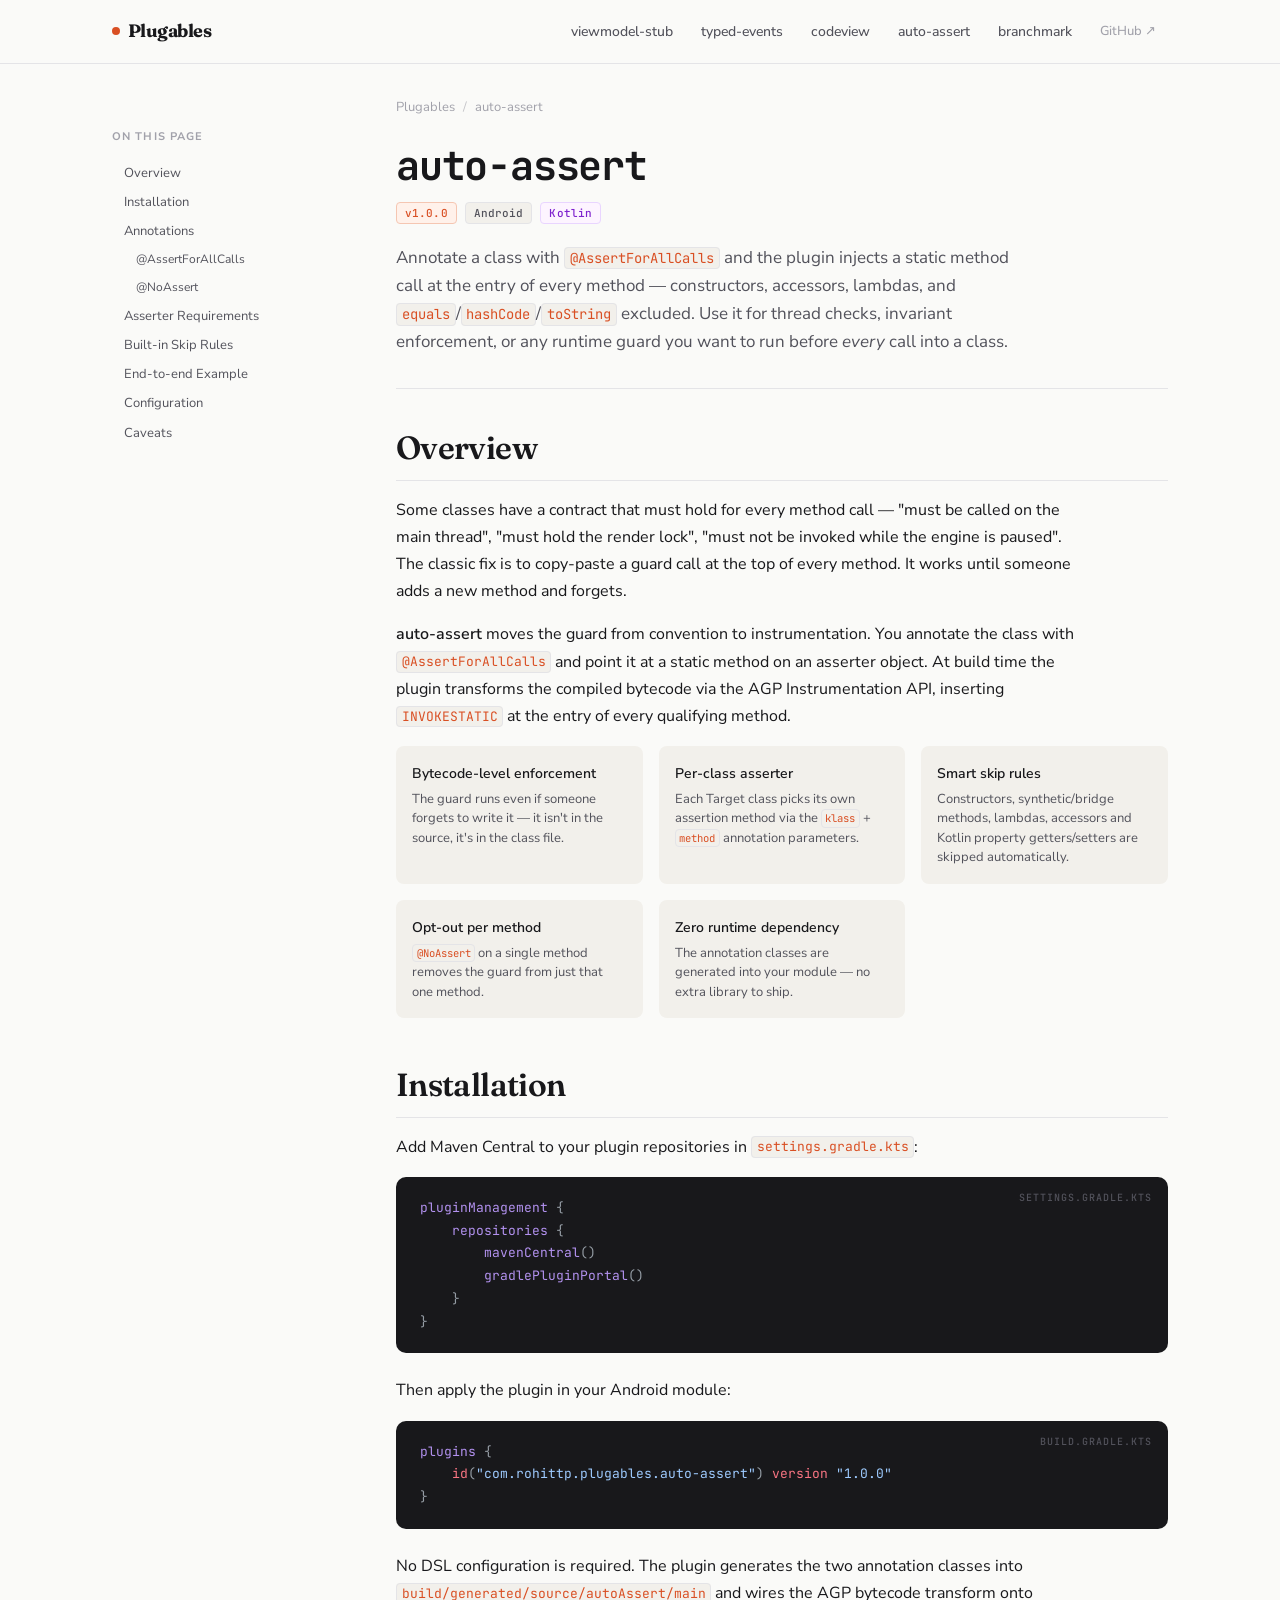
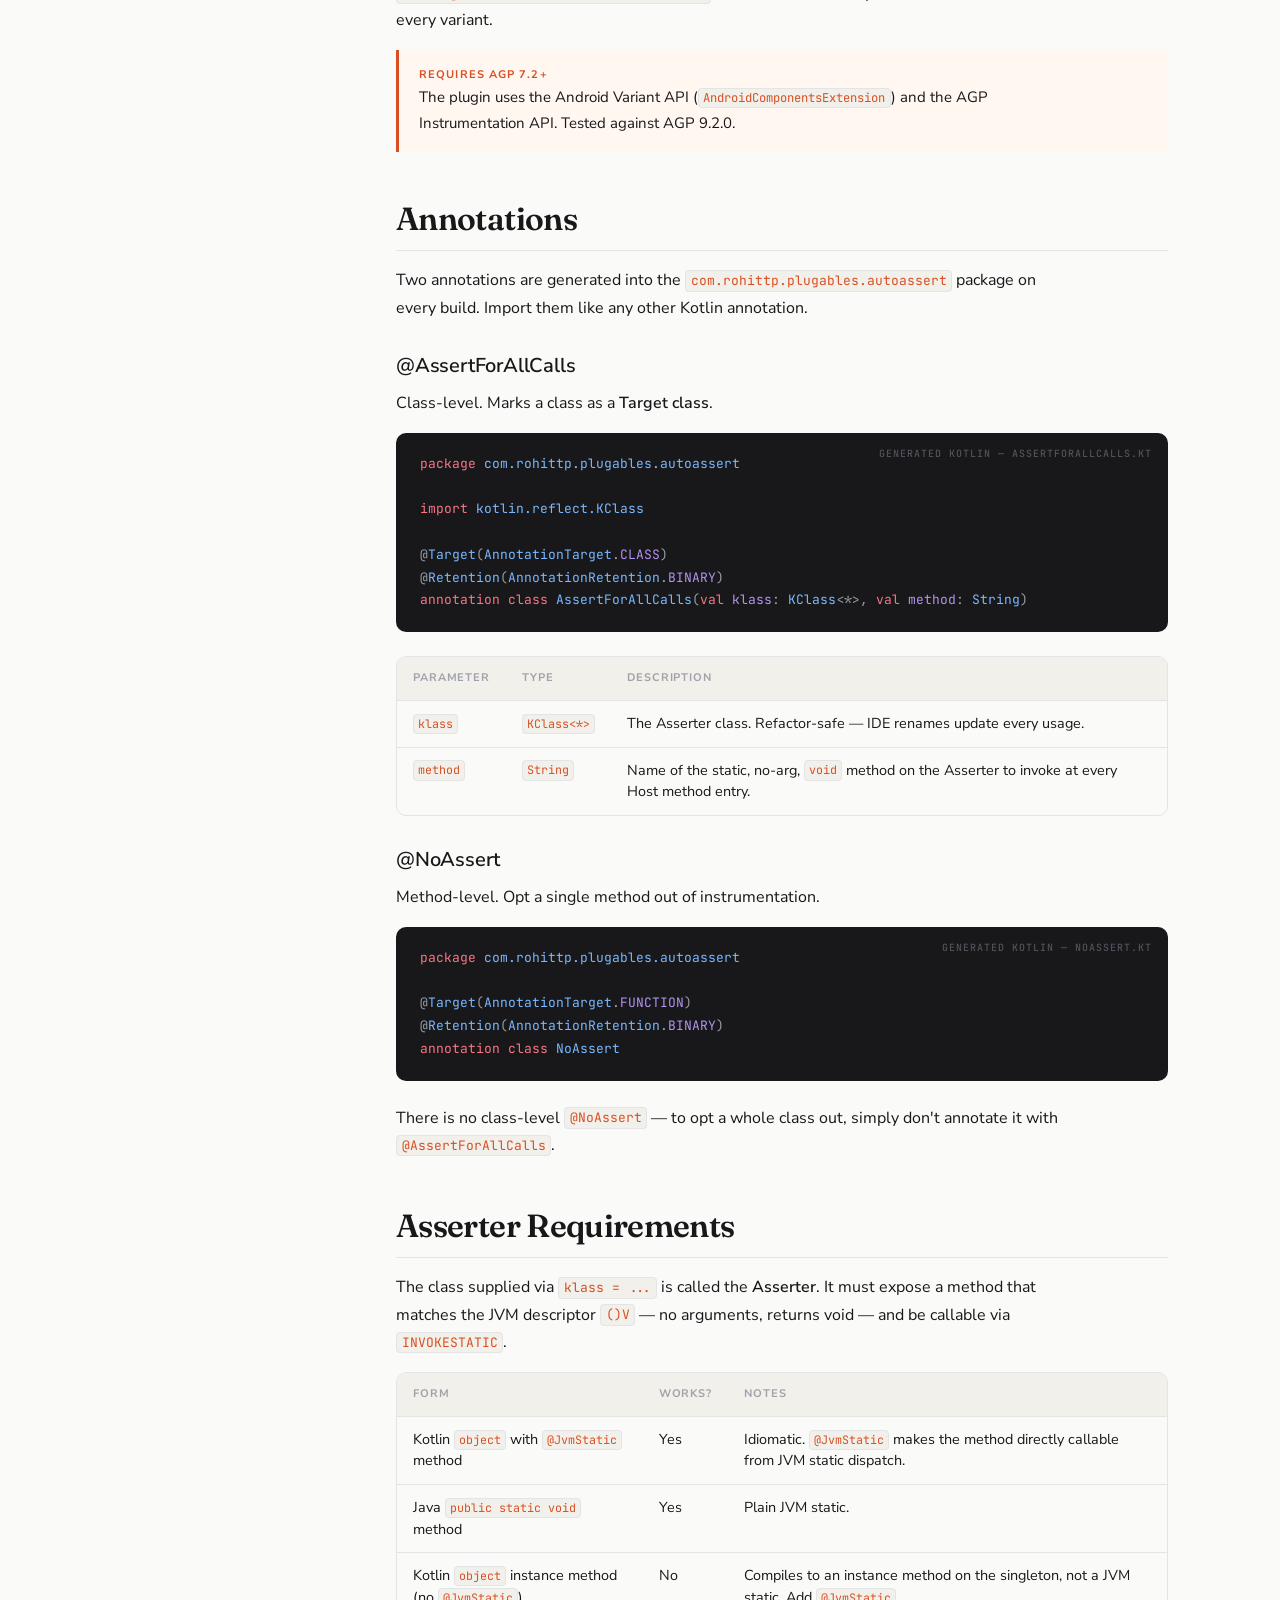
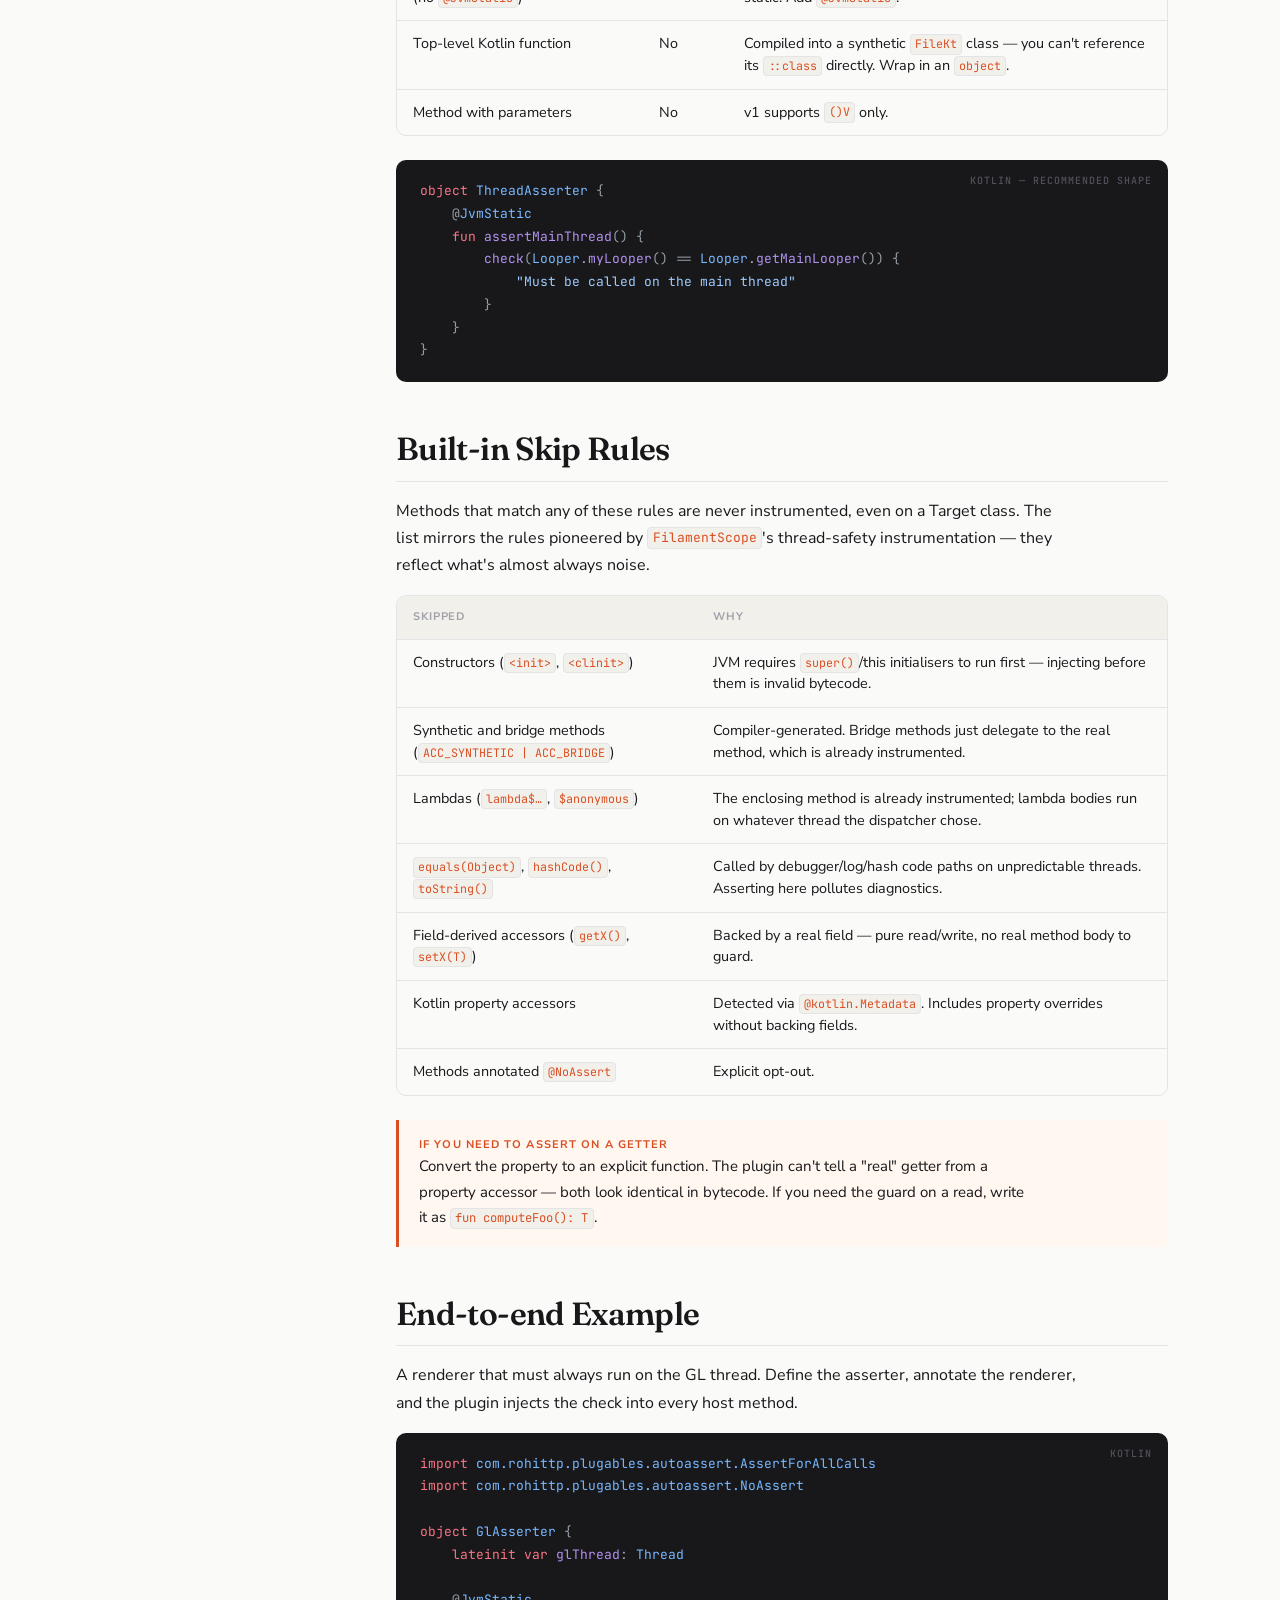
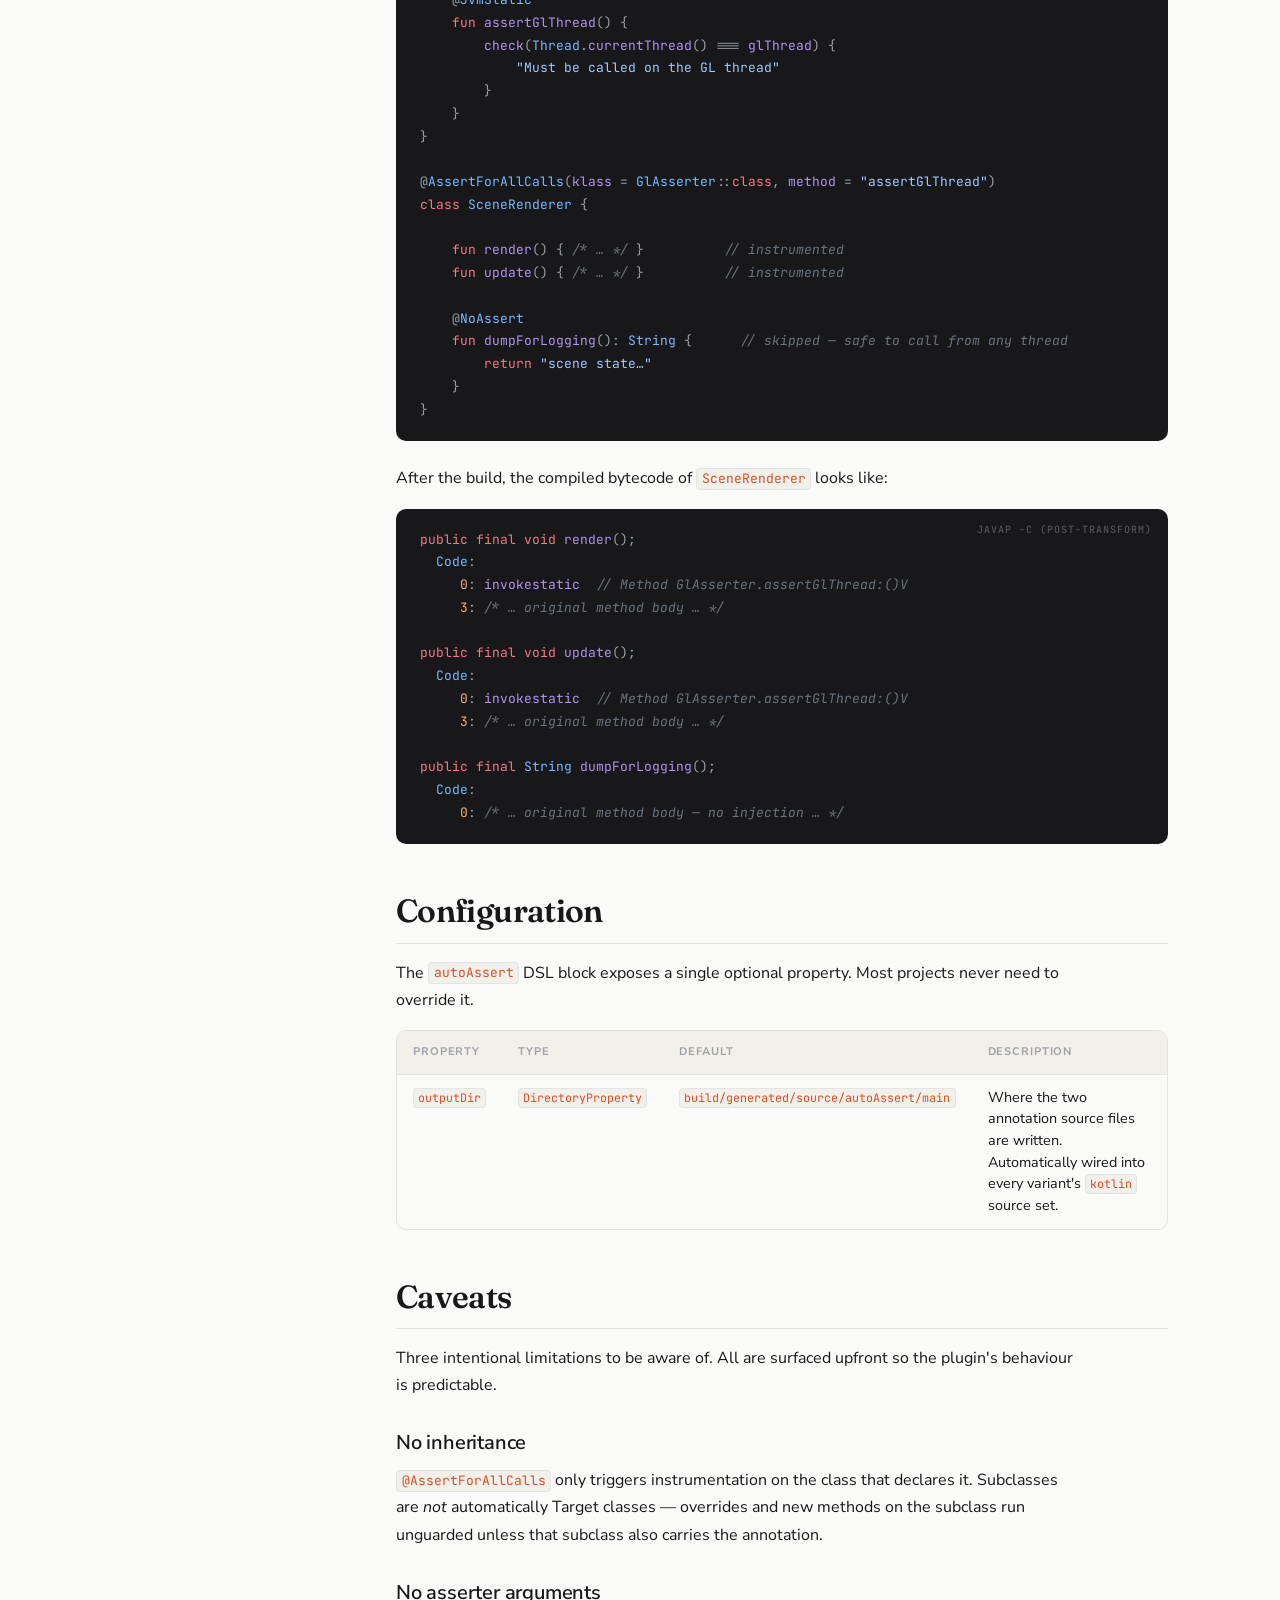
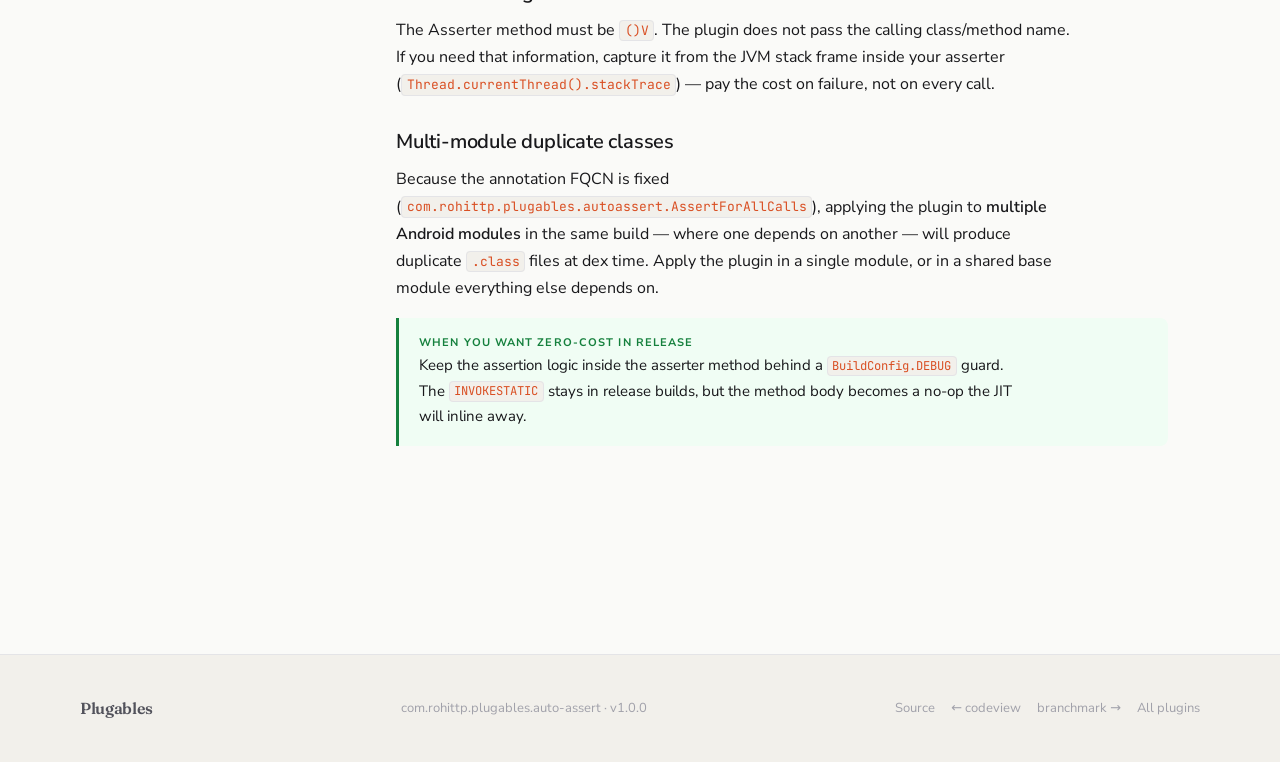
==== commit d609c01e: "feat: introduce branchmark Gradle plugin for Android debug icon stamping - Add `branchmark` module t" ====
--- a/docs/auto-assert.html
+++ b/docs/auto-assert.html
@@ -62,6 +62,7 @@
       <a href="typed-events">typed-events</a>
       <a href="codeview">codeview</a>
       <a href="auto-assert">auto-assert</a>
+      <a href="branchmark">branchmark</a>
       <a href="https://github.com/rohittp0/plugables" class="nav-github" target="_blank" rel="noopener noreferrer">GitHub ↗</a>
     </div>
   </div>
@@ -519,6 +520,7 @@
     <div class="footer-links">
       <a href="https://github.com/rohittp0/plugables/tree/main/auto-assert" target="_blank" rel="noopener noreferrer">Source</a>
       <a href="codeview">← codeview</a>
+      <a href="branchmark">branchmark →</a>
       <a href="index">All plugins</a>
     </div>
   </div>
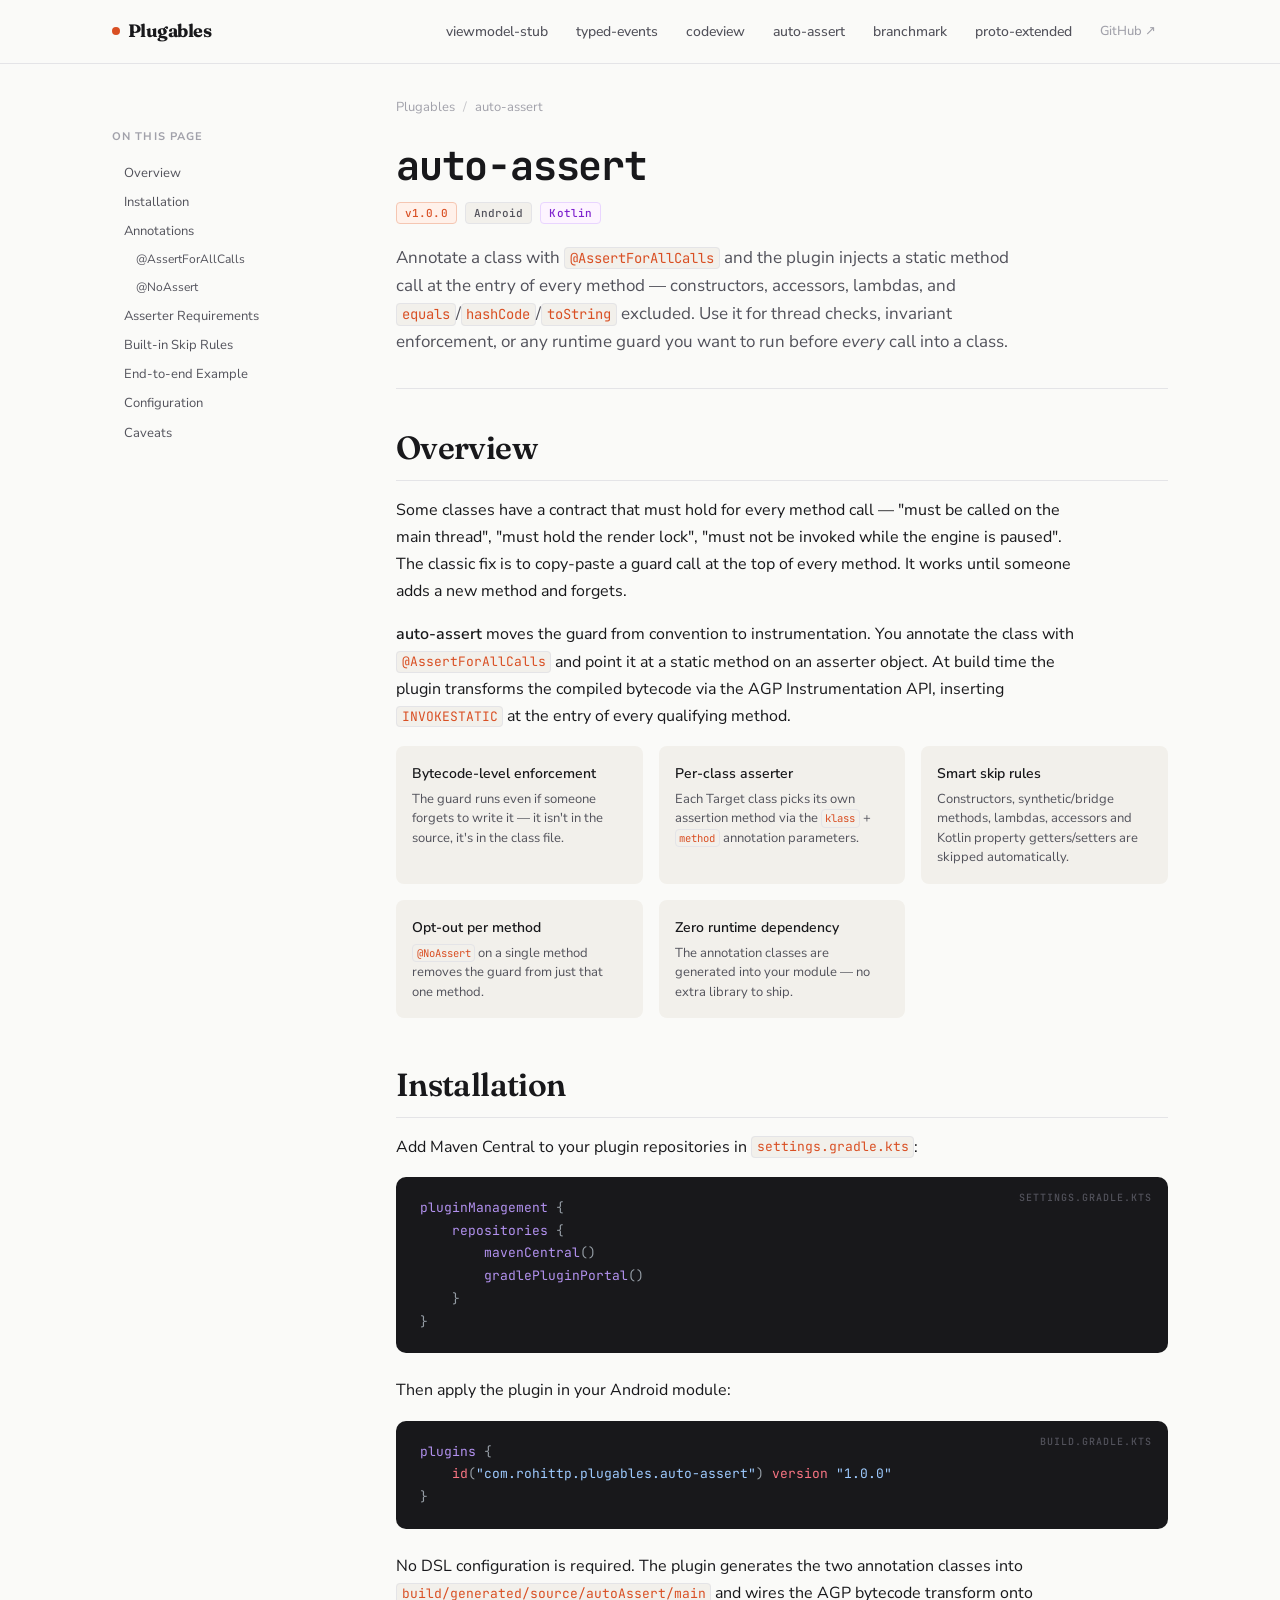
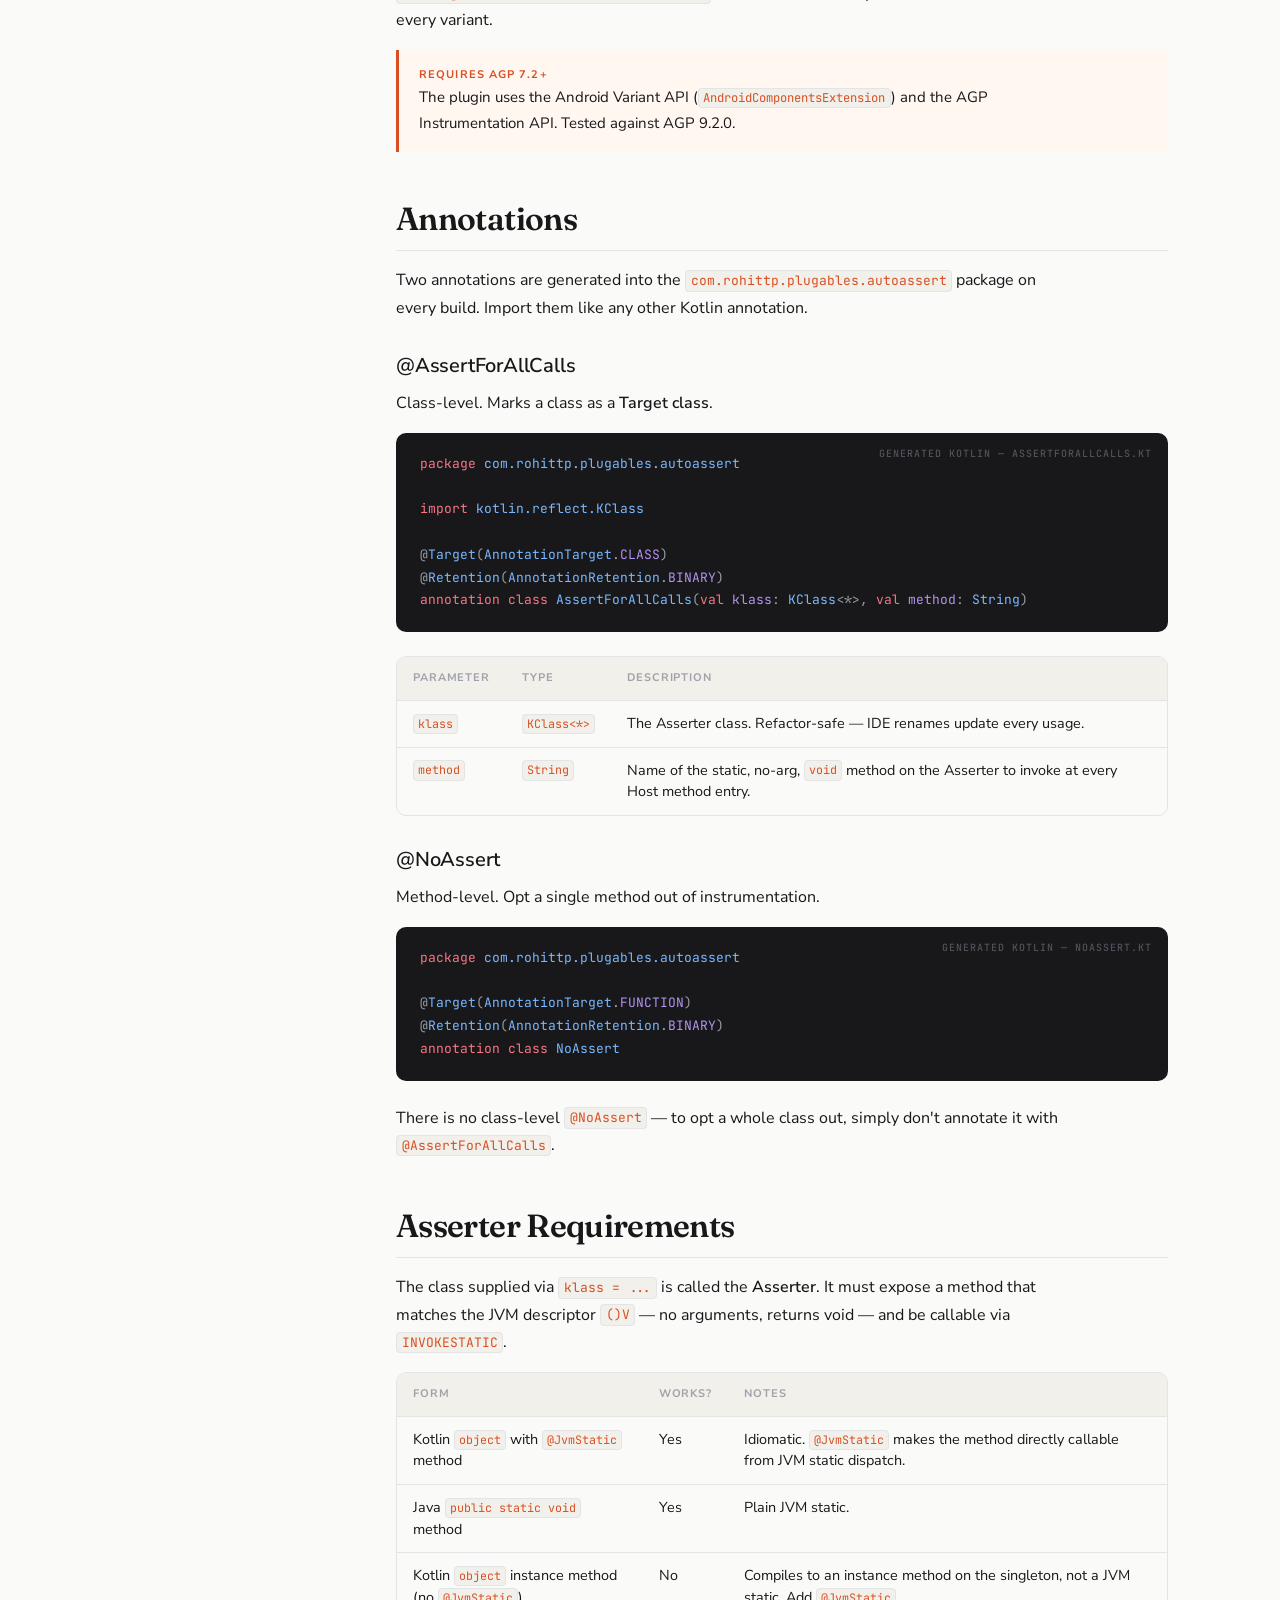
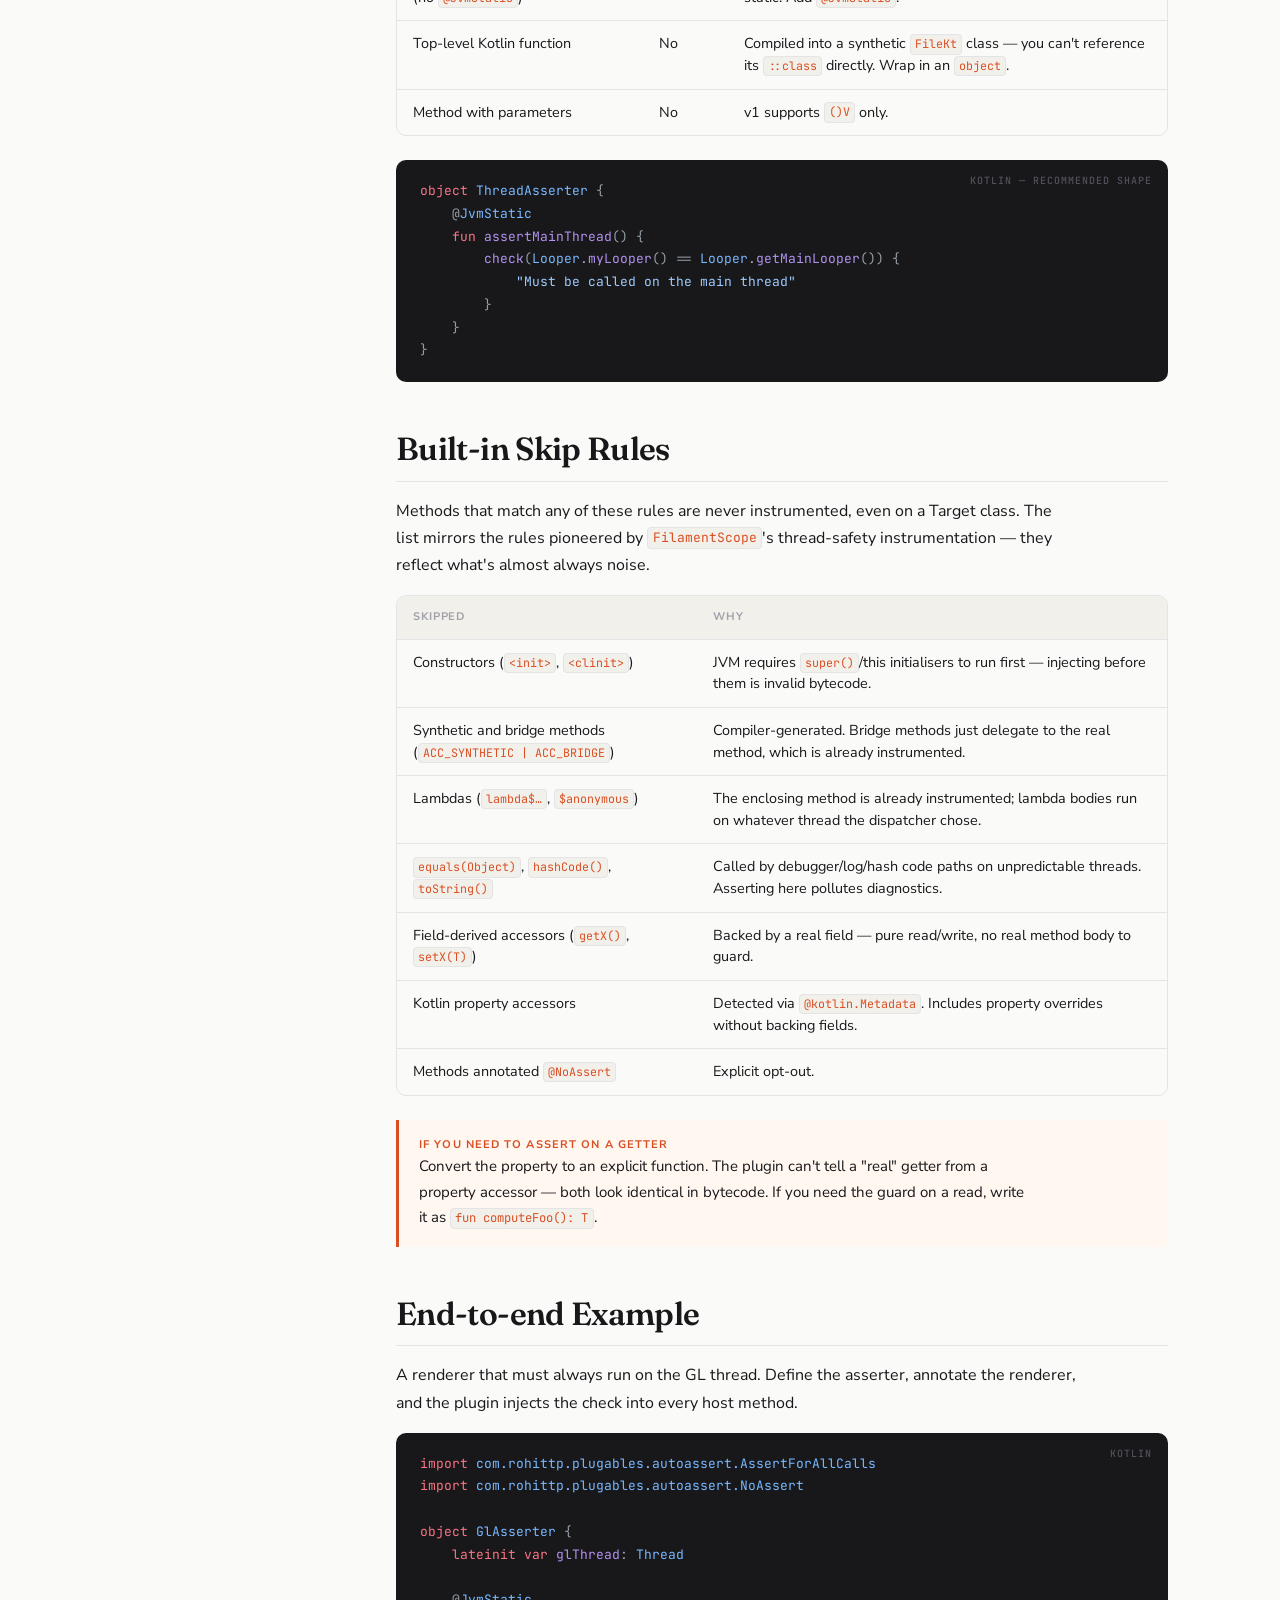
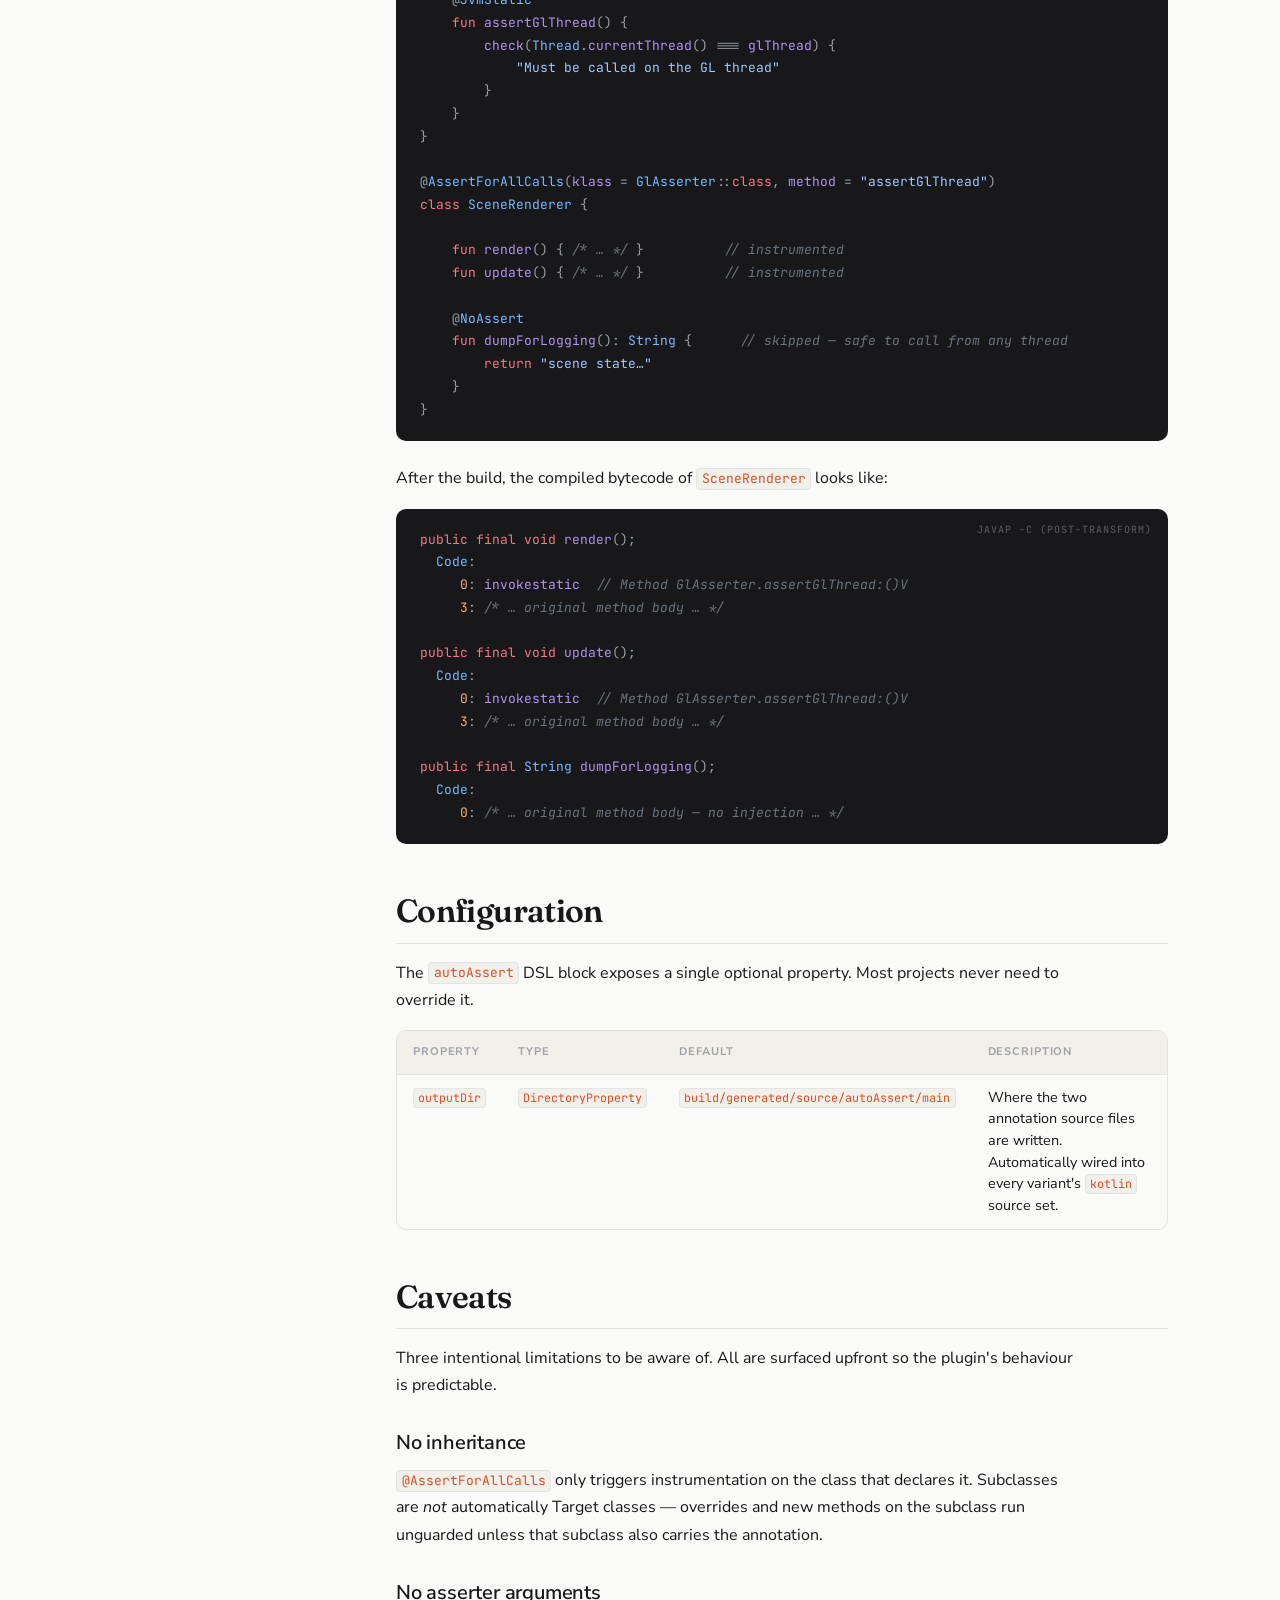
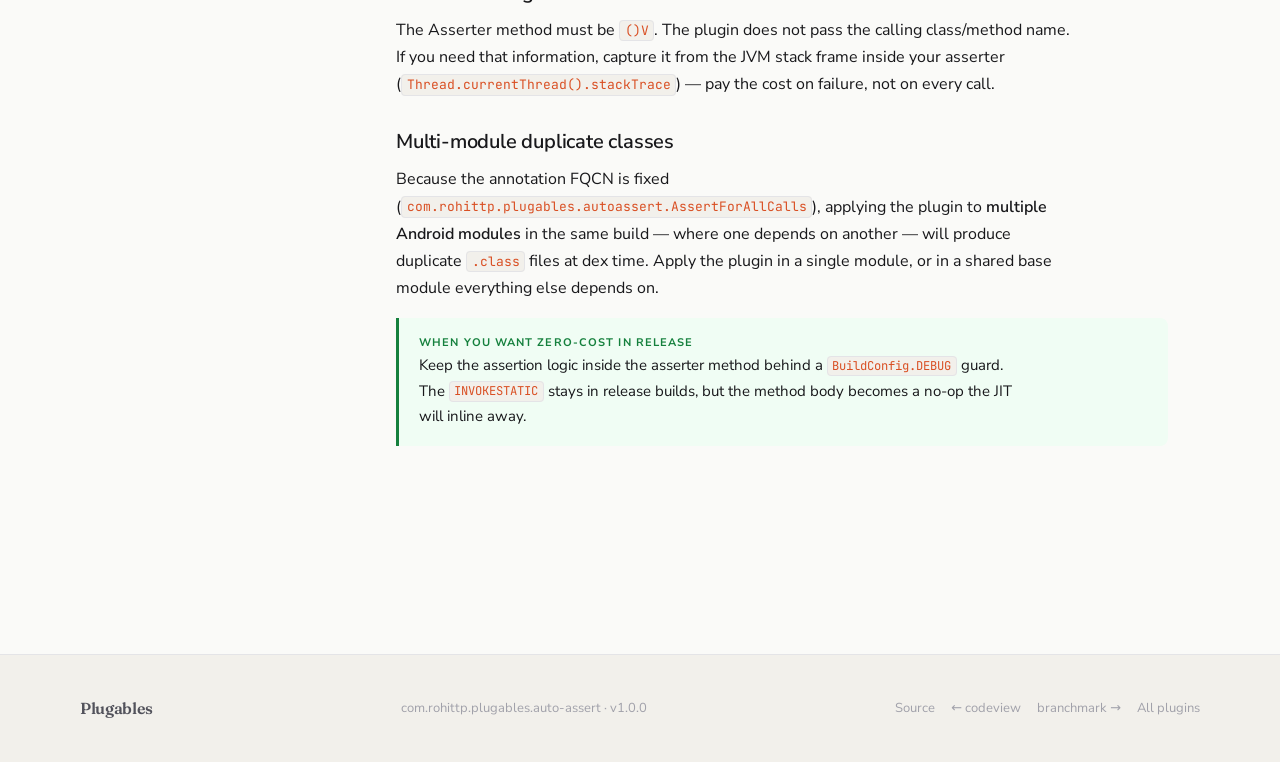
==== commit 6c4e6fa9: "docs(proto-extended): link proto-extended from every plugin page's nav The five pre-existing plugin " ====
--- a/docs/auto-assert.html
+++ b/docs/auto-assert.html
@@ -63,6 +63,7 @@
       <a href="codeview">codeview</a>
       <a href="auto-assert">auto-assert</a>
       <a href="branchmark">branchmark</a>
+      <a href="proto-extended">proto-extended</a>
       <a href="https://github.com/rohittp0/plugables" class="nav-github" target="_blank" rel="noopener noreferrer">GitHub ↗</a>
     </div>
   </div>
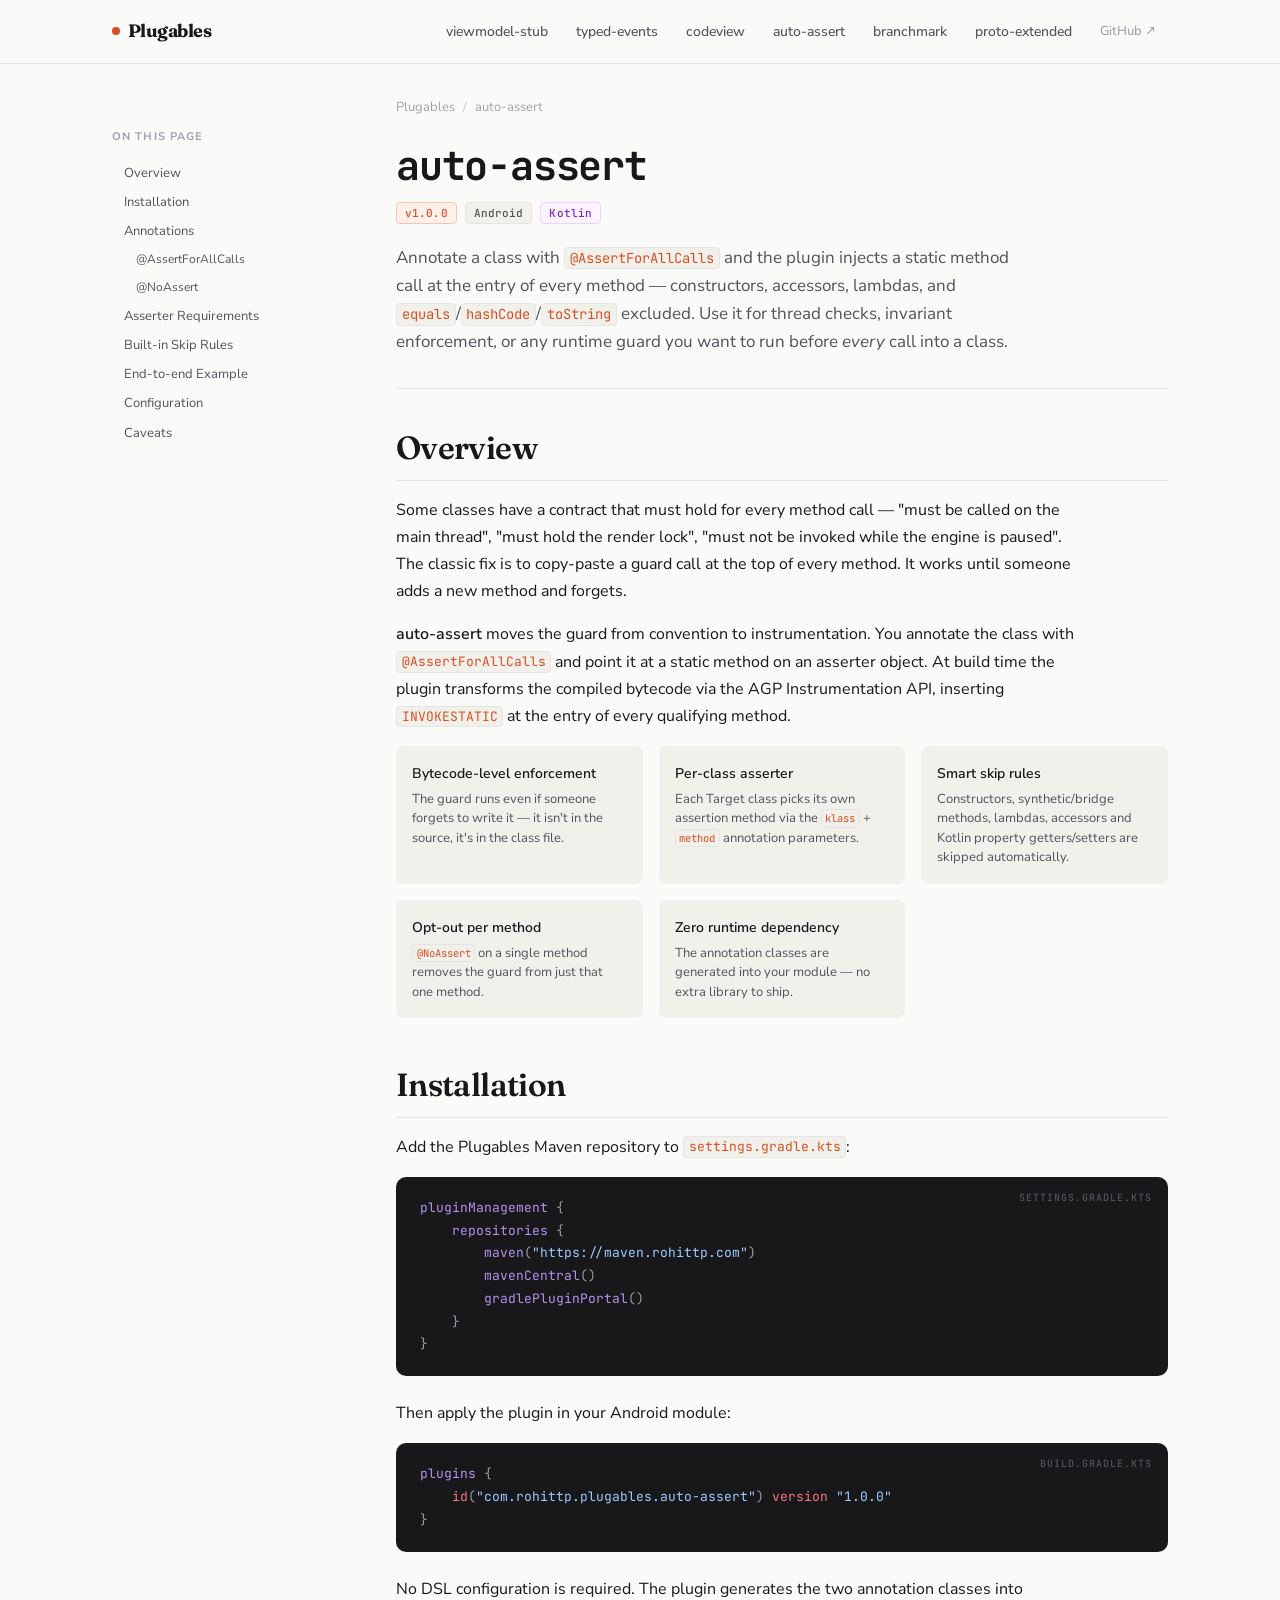
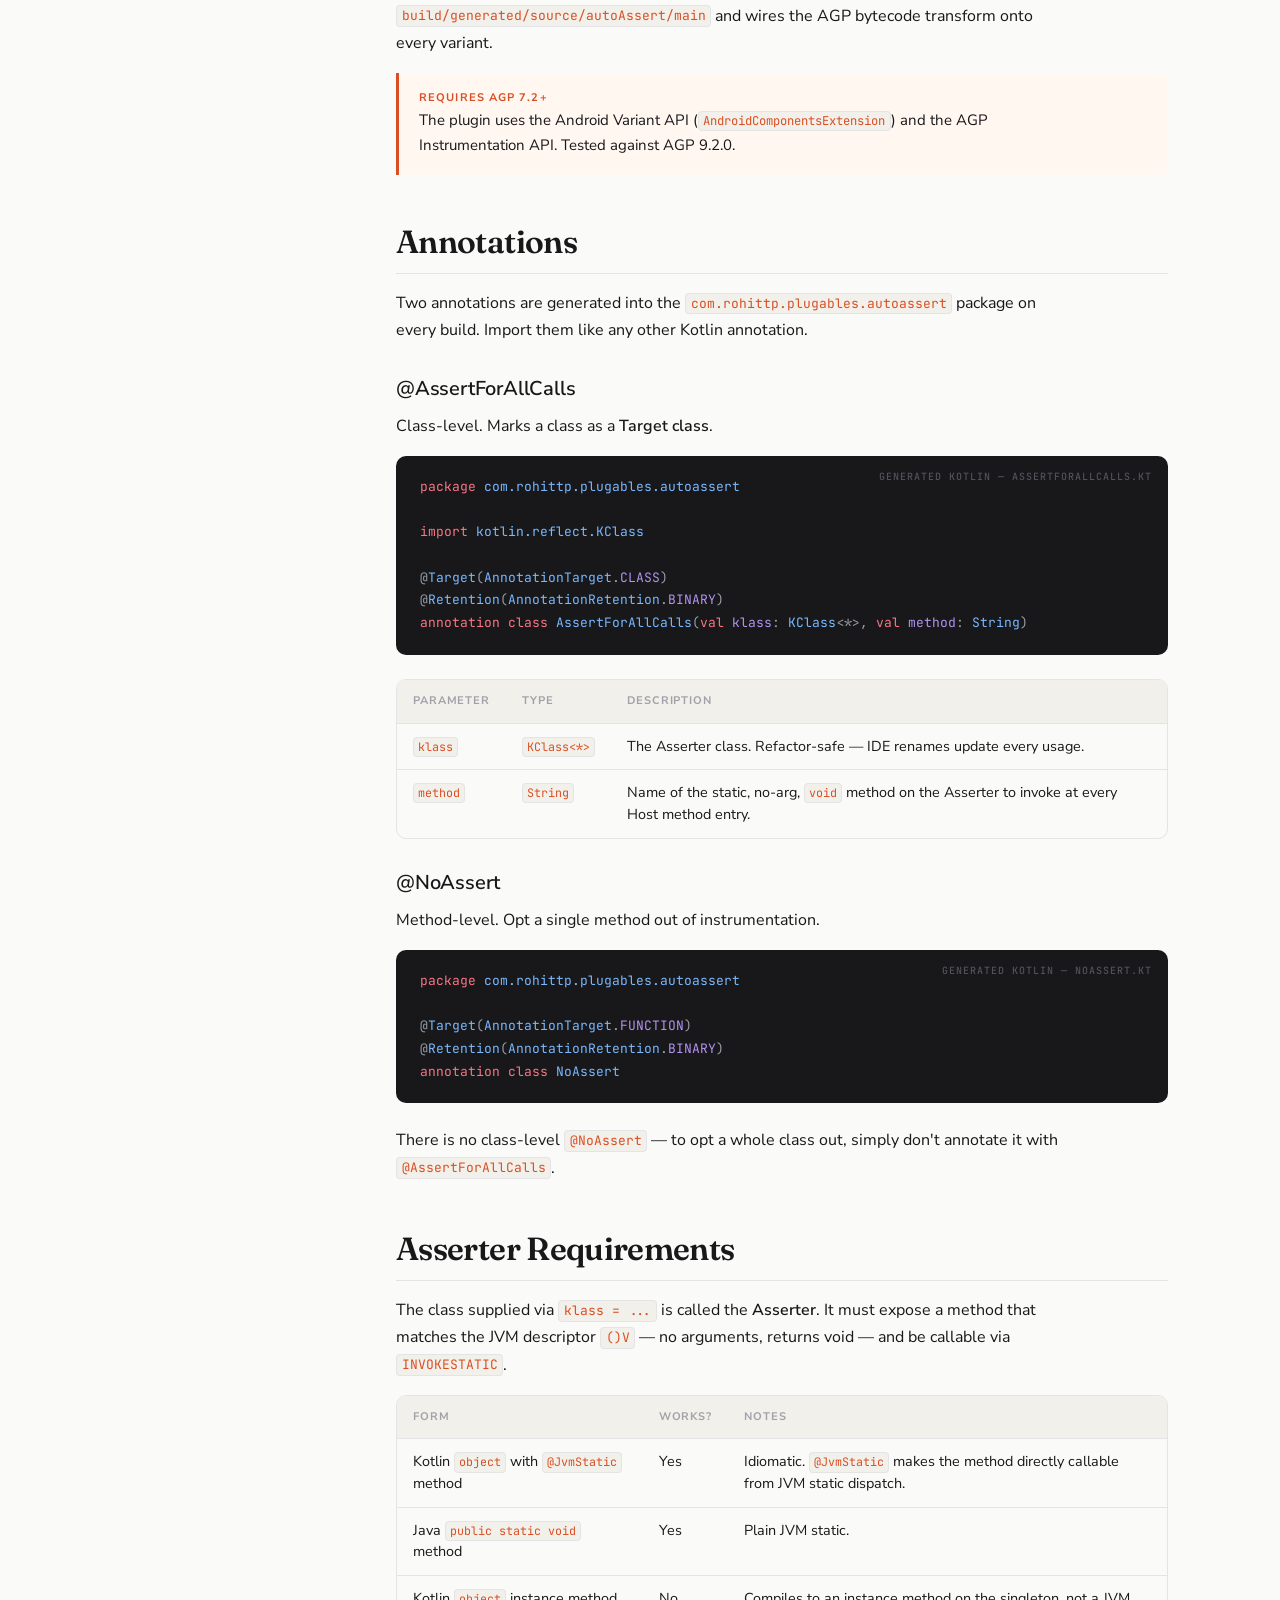
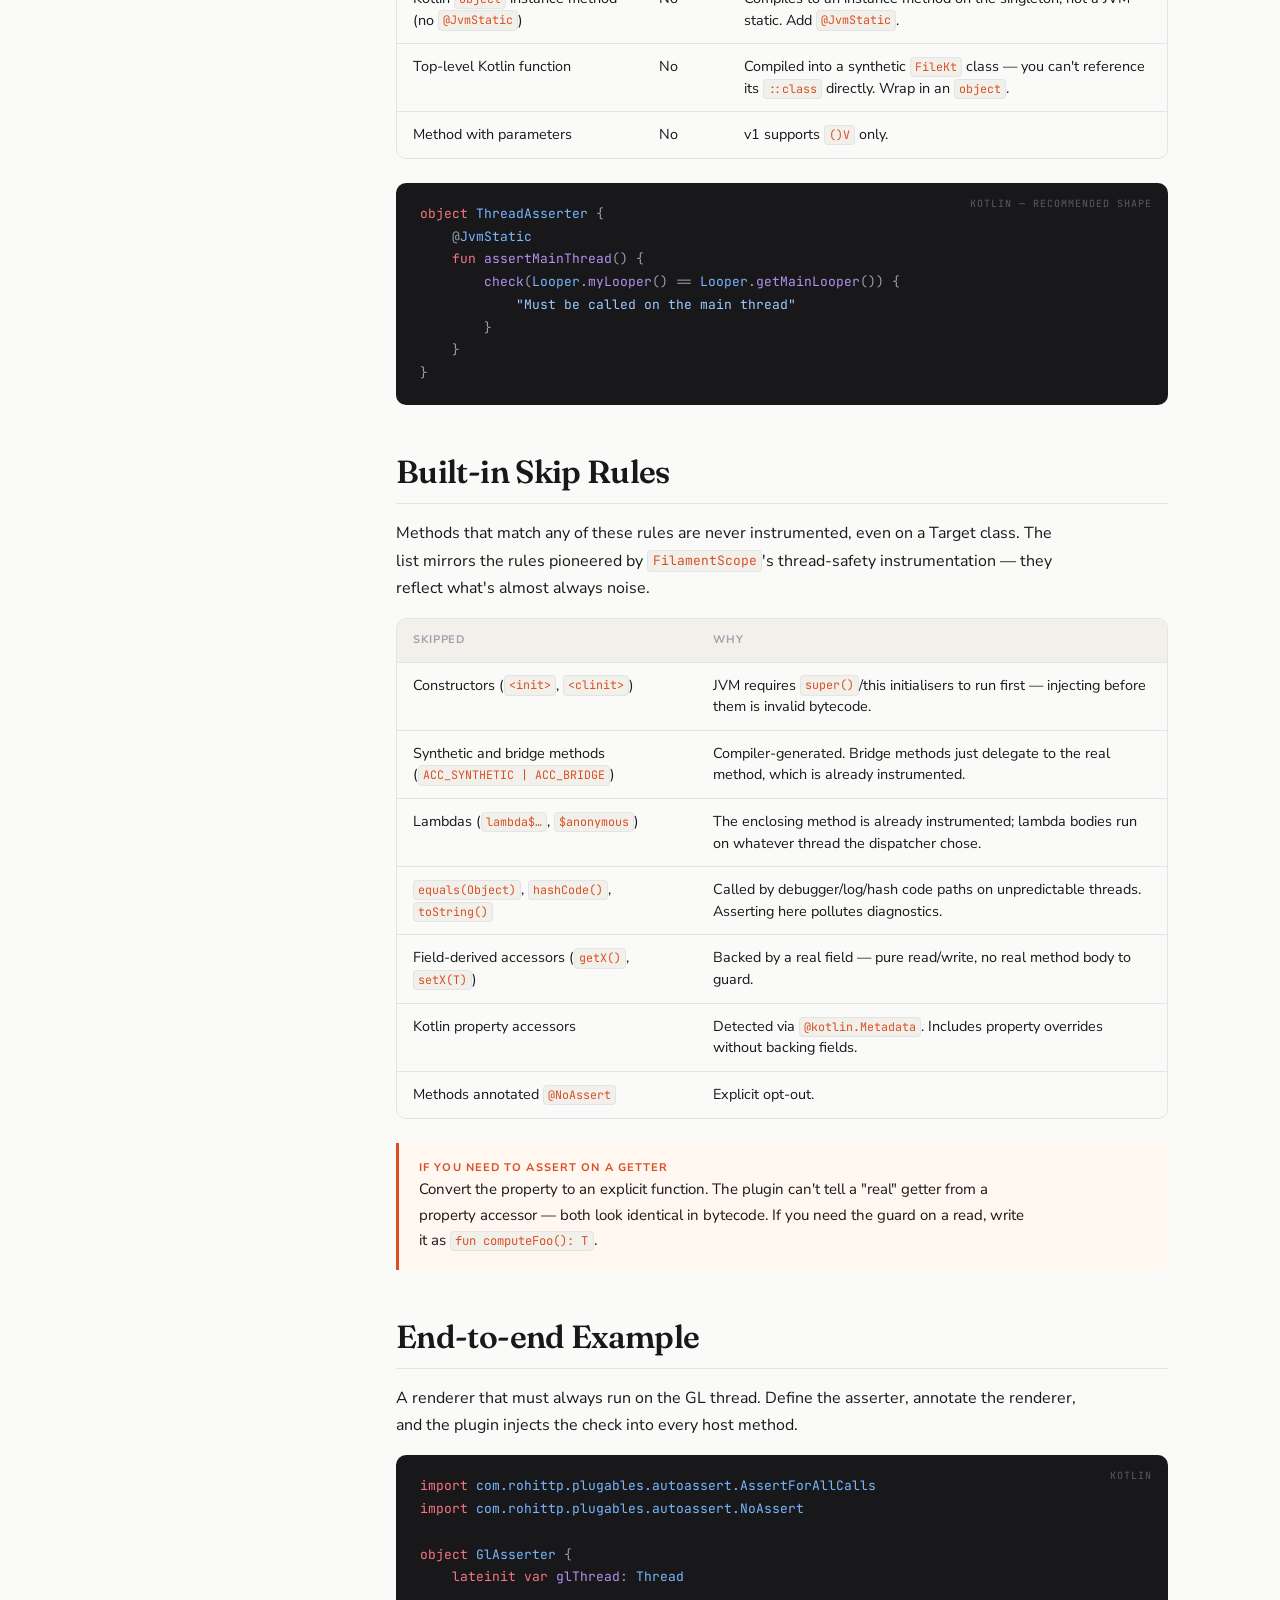
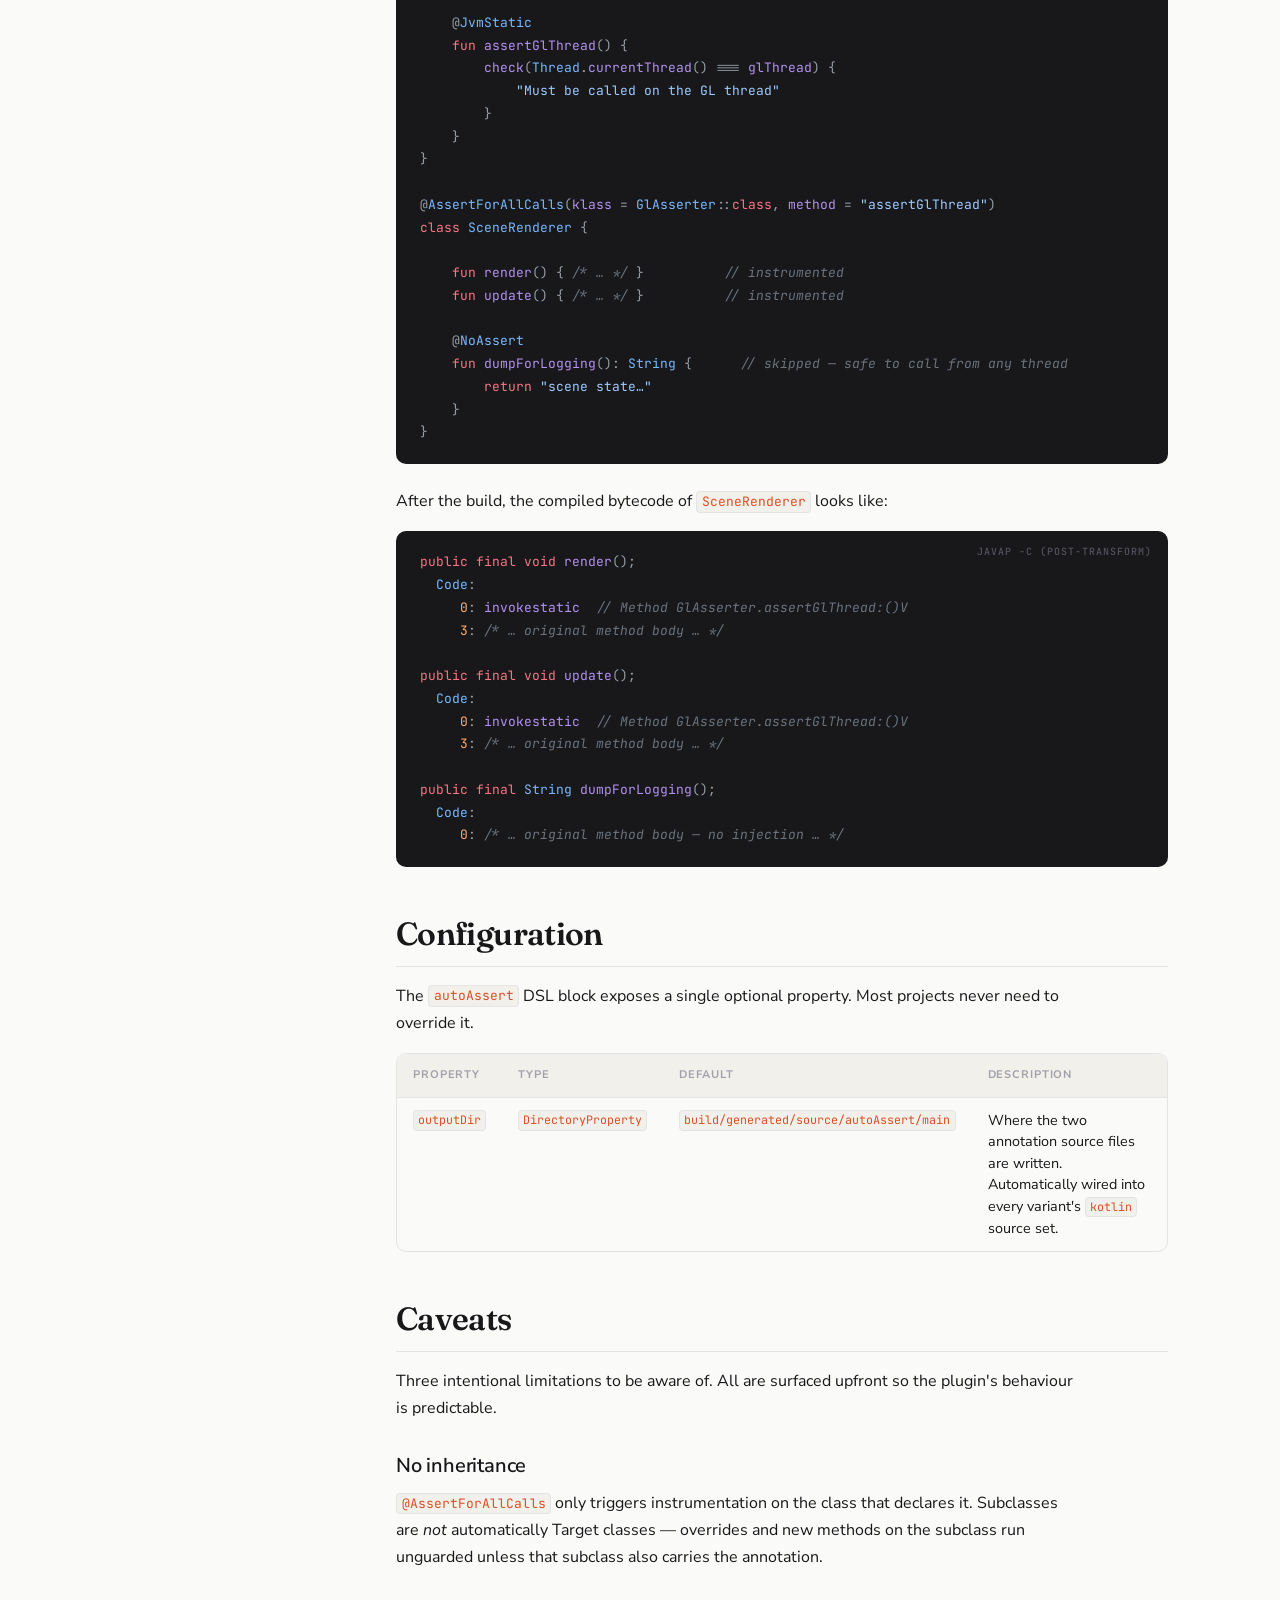
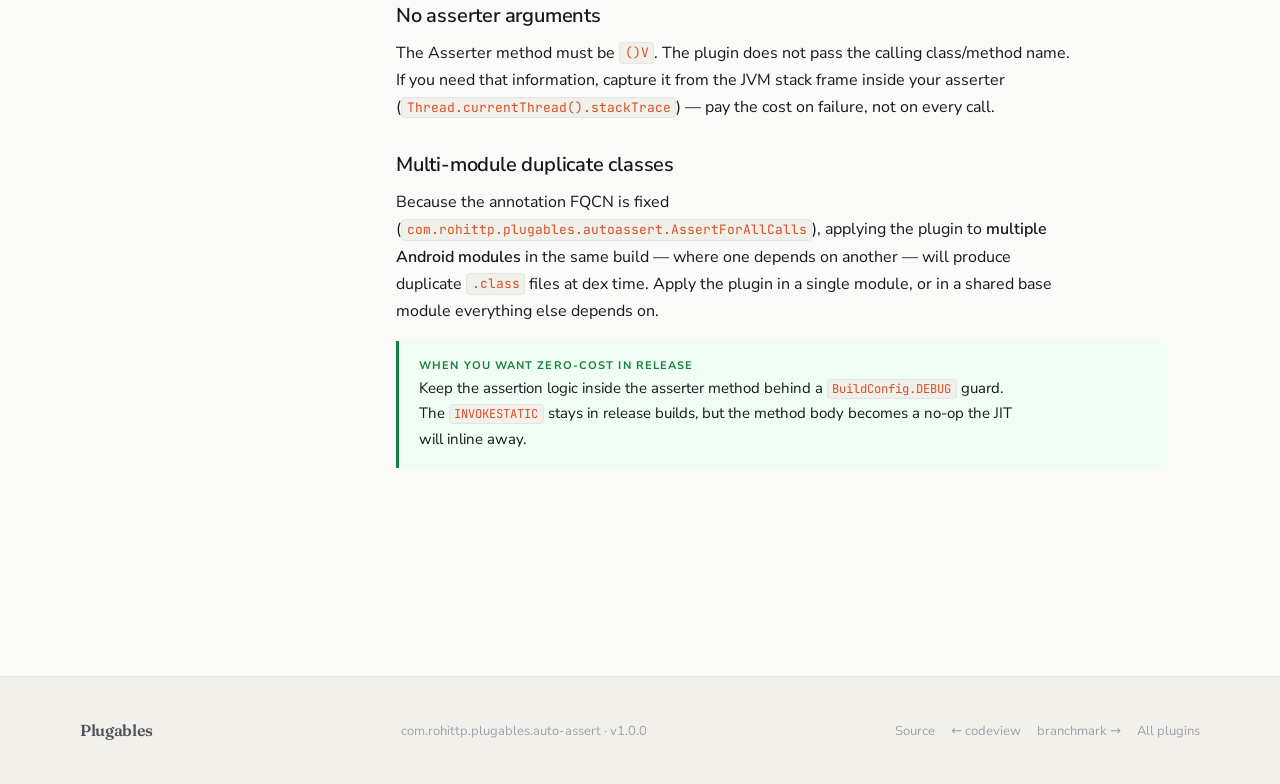
==== commit 0ce548f7: "ci: publish plugins to Cloudflare R2" ====
--- a/docs/auto-assert.html
+++ b/docs/auto-assert.html
@@ -161,12 +161,13 @@
     <!-- ─── Installation ─────────────────────────────────── -->
     <section id="installation" class="doc-section">
       <h2>Installation</h2>
-      <p>Add Maven Central to your plugin repositories in <code>settings.gradle.kts</code>:</p>
+      <p>Add the Plugables Maven repository to <code>settings.gradle.kts</code>:</p>
 
       <div class="code-wrap">
         <span class="code-lang">settings.gradle.kts</span>
         <pre><code><span class="fn">pluginManagement</span> <span class="op">{</span>
     <span class="fn">repositories</span> <span class="op">{</span>
+        <span class="fn">maven</span><span class="op">(</span><span class="st">"https://maven.rohittp.com"</span><span class="op">)</span>
         <span class="fn">mavenCentral</span><span class="op">()</span>
         <span class="fn">gradlePluginPortal</span><span class="op">()</span>
     <span class="op">}</span>
